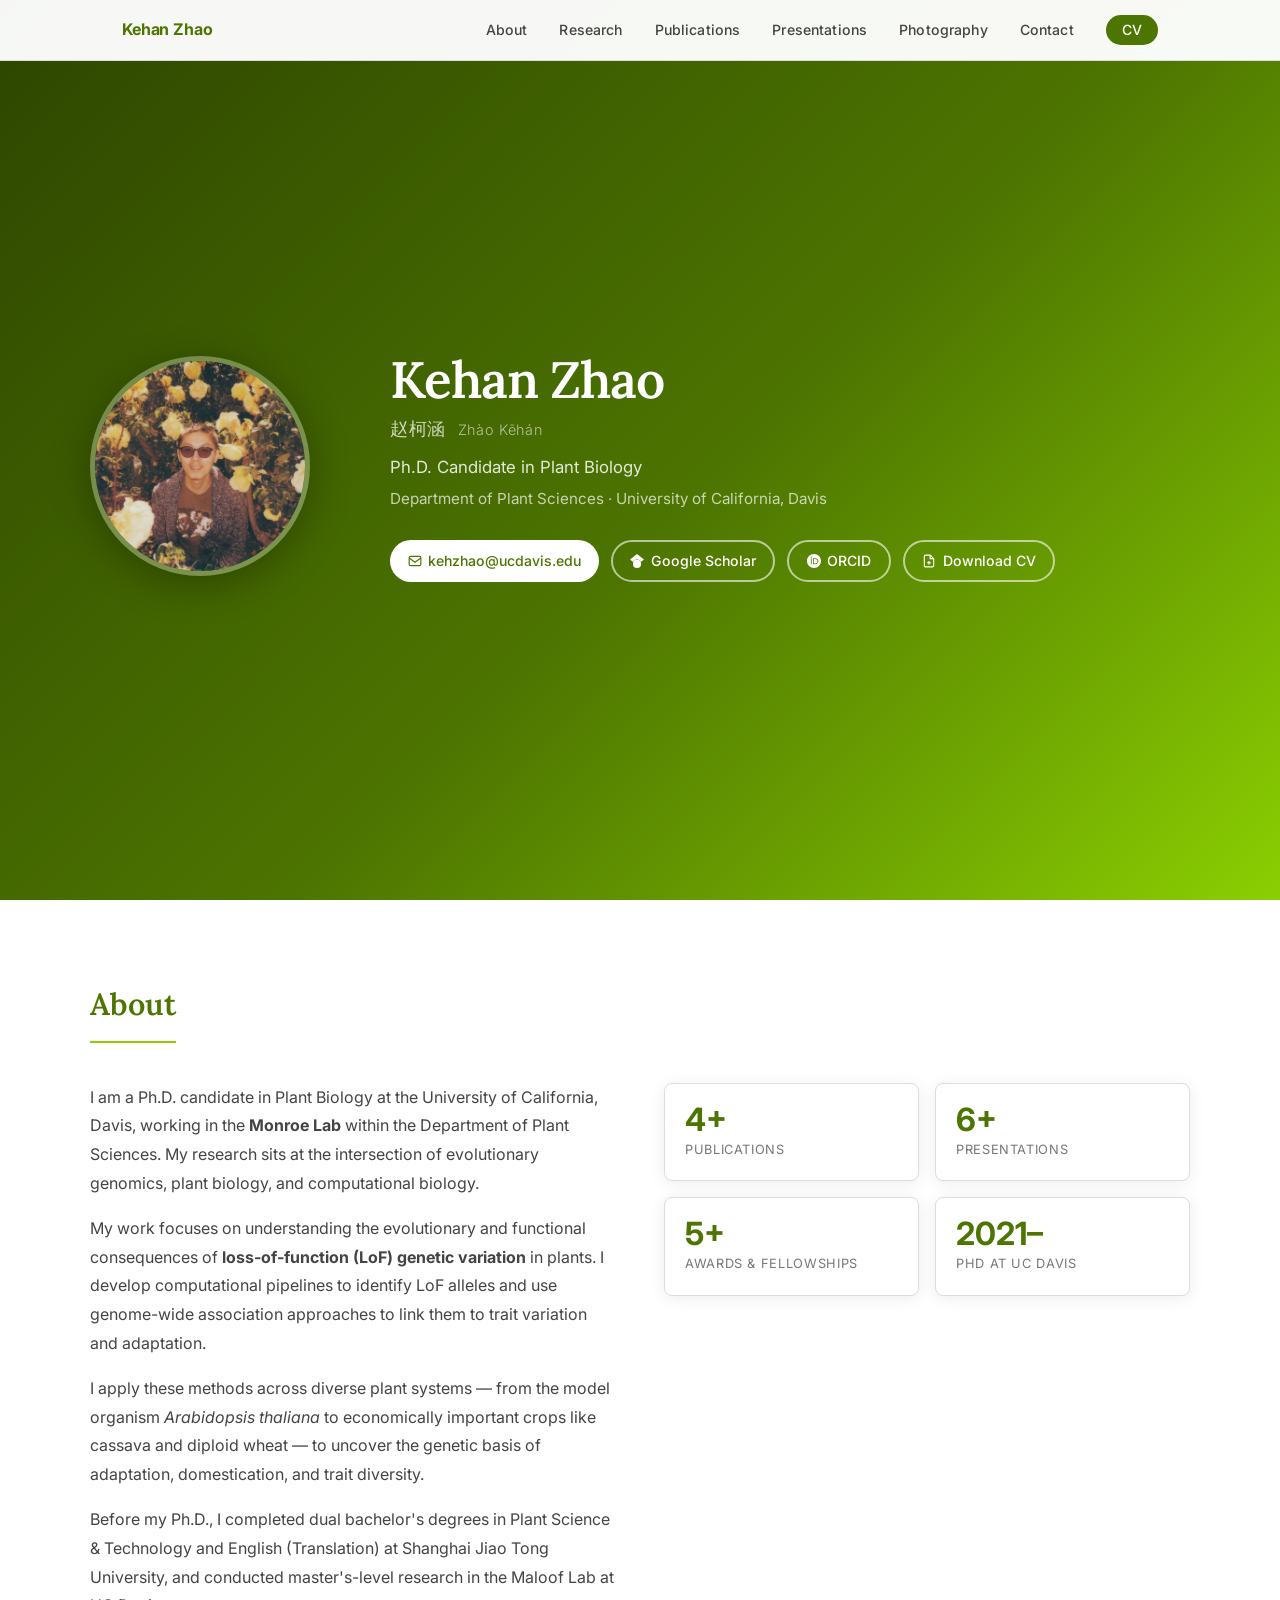
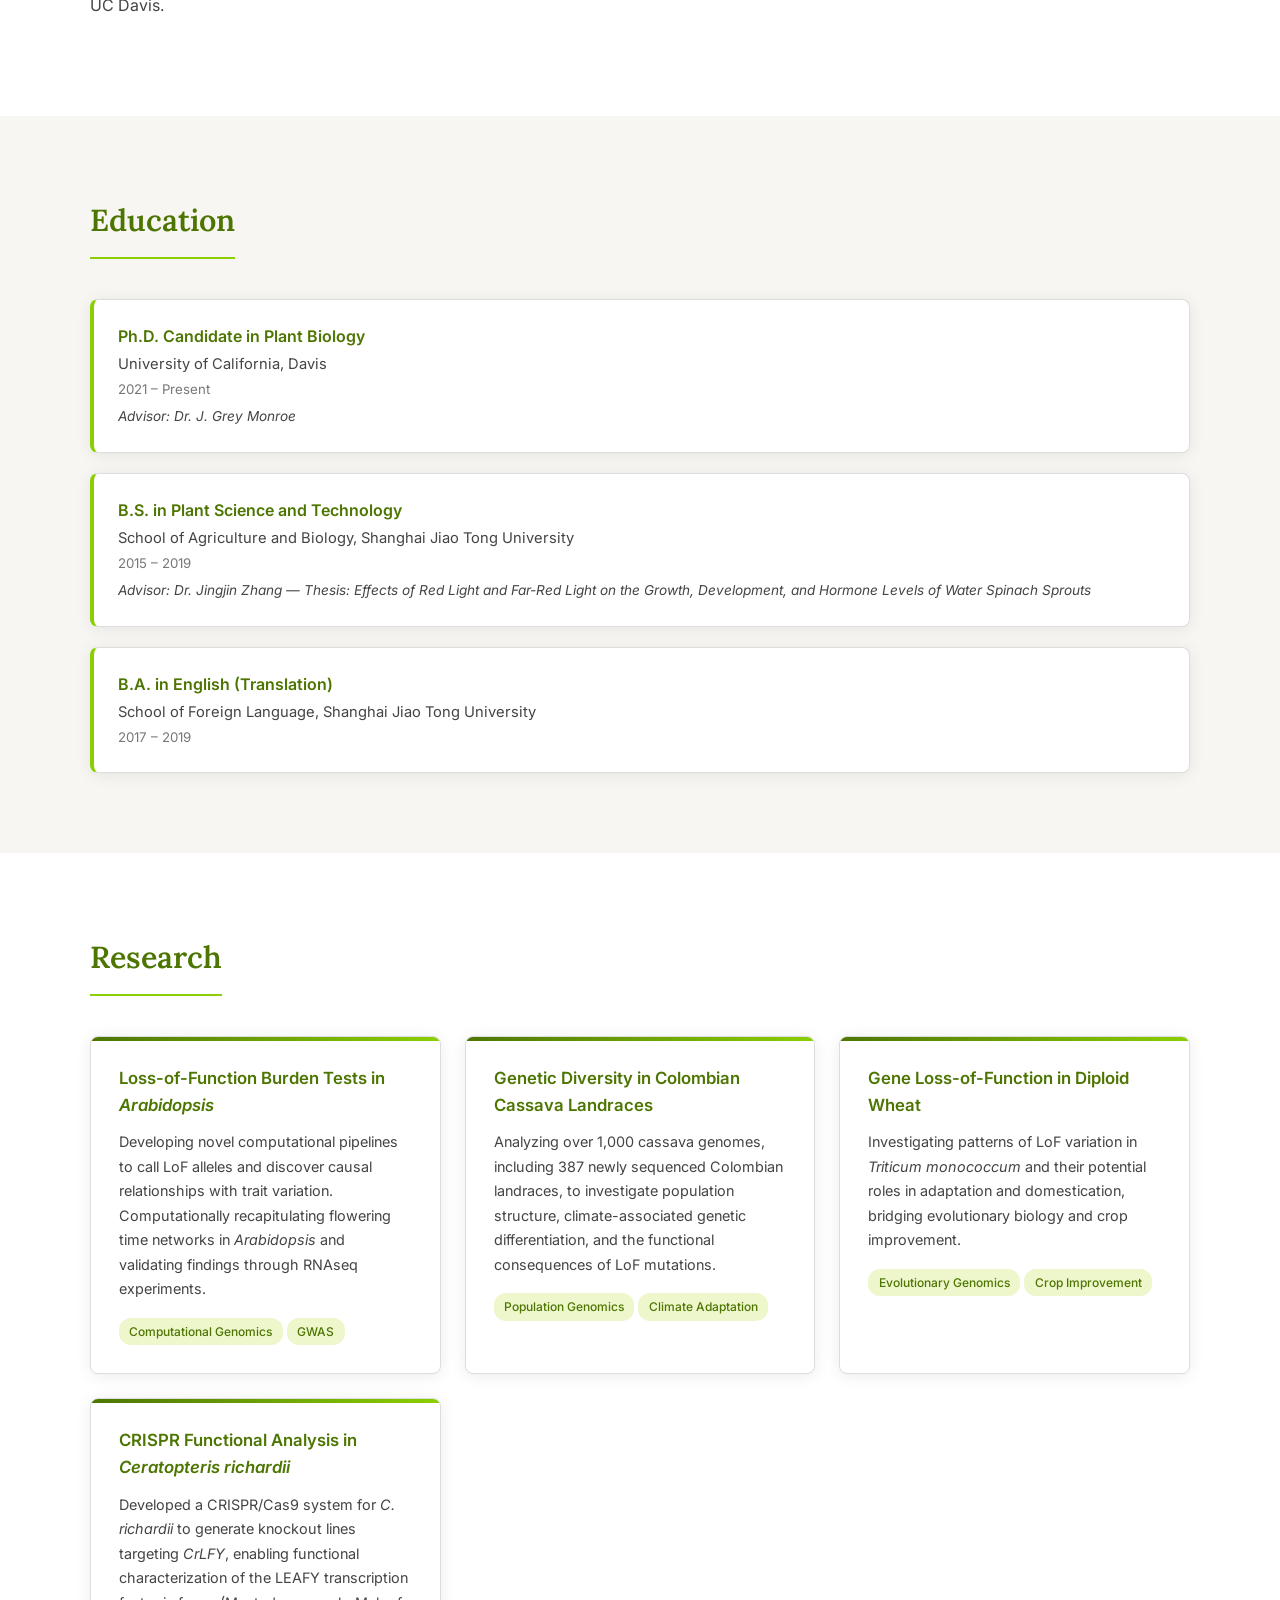
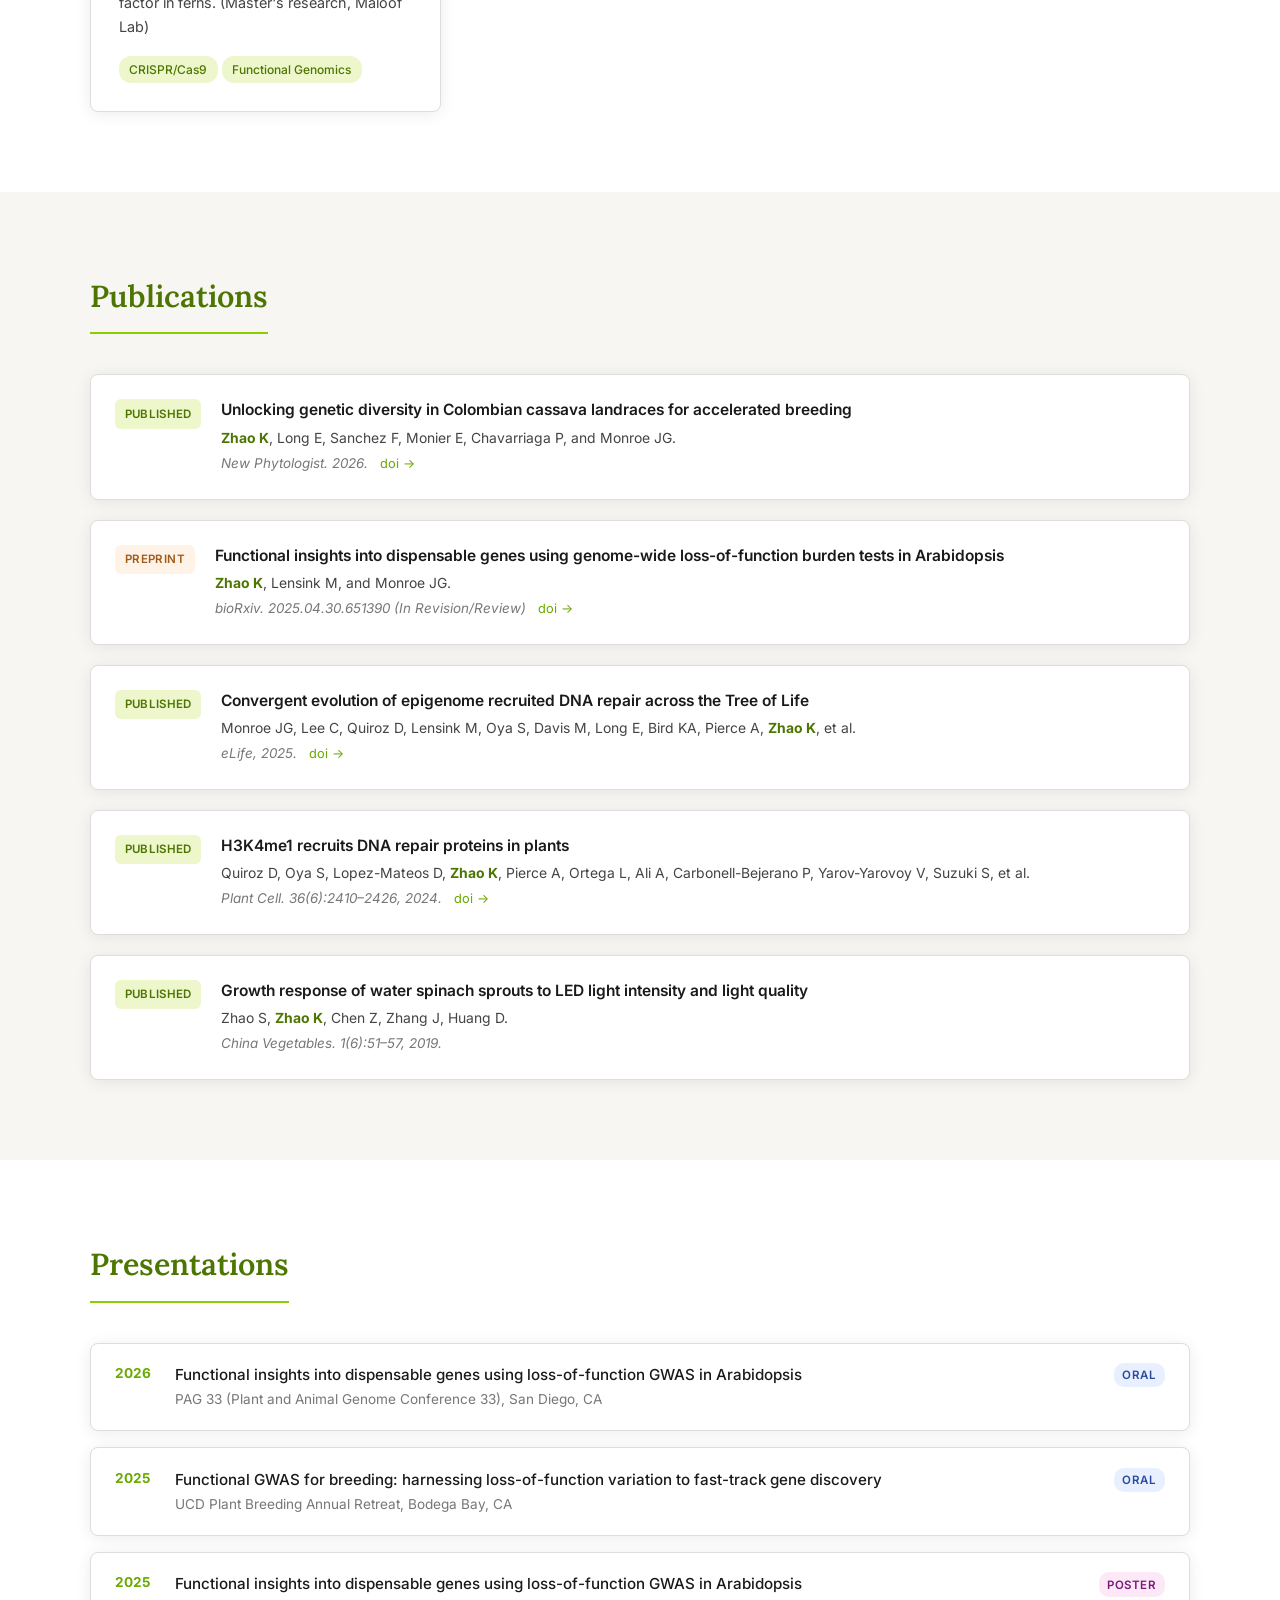
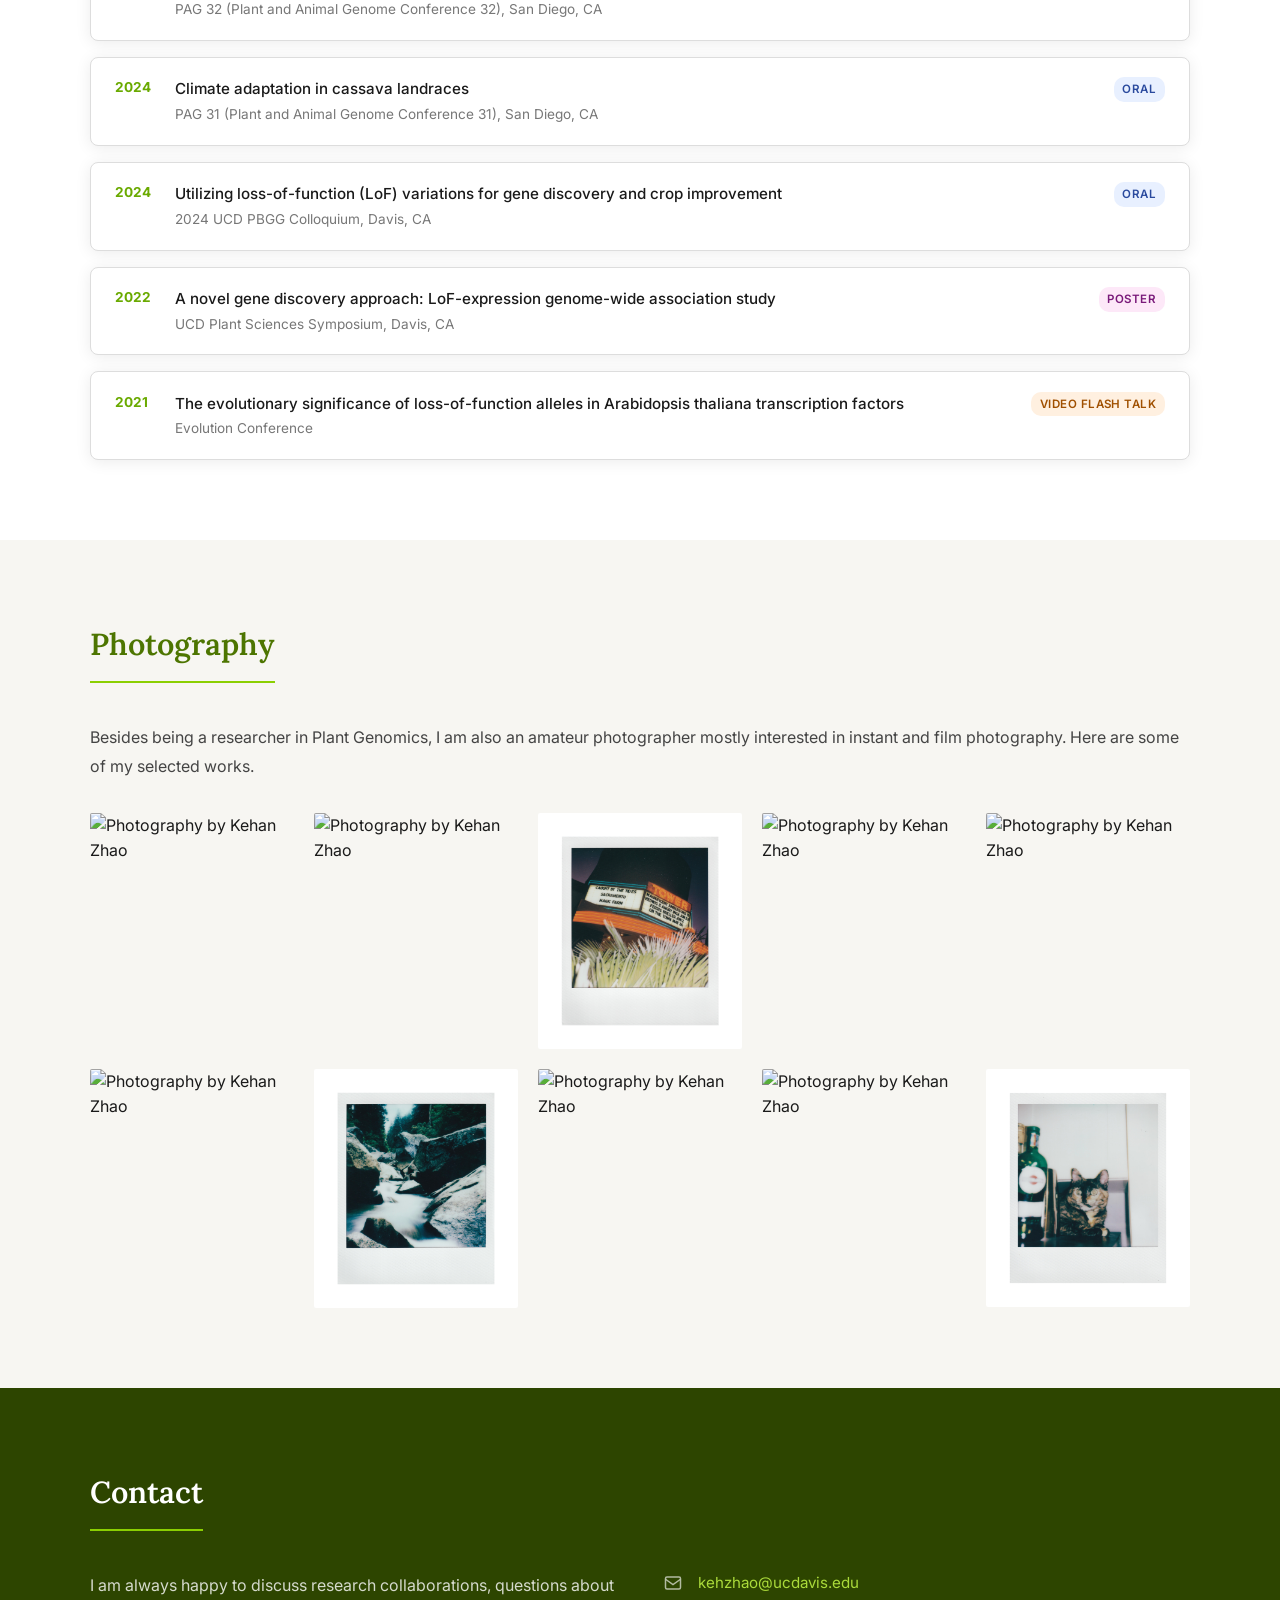
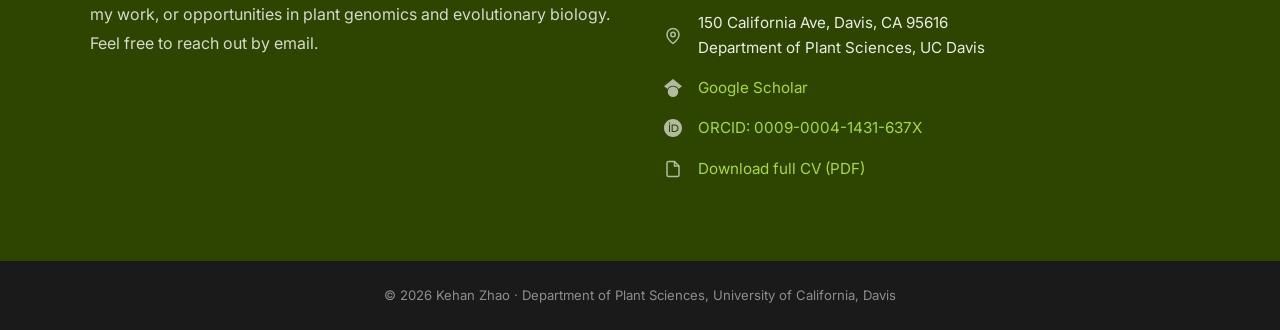
==== index.html @ d7a4885f "Remove advisor line from hero" ====
<!DOCTYPE html>
<html lang="en">
<head>
  <meta charset="UTF-8" />
  <meta name="viewport" content="width=device-width, initial-scale=1.0" />
  <title>Kehan Zhao | Plant Biology PhD Candidate</title>
  <link rel="preconnect" href="https://fonts.googleapis.com" />
  <link rel="preconnect" href="https://fonts.gstatic.com" crossorigin />
  <link href="https://fonts.googleapis.com/css2?family=Inter:wght@300;400;500;600;700&family=Lora:ital,wght@0,400;0,600;1,400&display=swap" rel="stylesheet" />
  <style>
    *, *::before, *::after { box-sizing: border-box; margin: 0; padding: 0; }

    :root {
      --brat:        #8bcf02;
      --brat-dark:   #4d7501;
      --brat-mid:    #6aaa01;
      --brat-light:  #aada3a;
      --brat-pale:   #eef7cc;
      --sand:        #f7f6f2;
      --text-dark:   #1a1a1a;
      --text-mid:    #444;
      --text-light:  #777;
      --border:      #ddd;
      --white:       #fff;
      --radius:      8px;
      --shadow:      0 2px 16px rgba(0,0,0,0.08);
    }

    html { scroll-behavior: smooth; }

    body {
      font-family: 'Inter', sans-serif;
      color: var(--text-dark);
      background: var(--white);
      line-height: 1.6;
      font-size: 16px;
    }

    /* ---- NAV ---- */
    nav {
      position: fixed; top: 0; left: 0; right: 0; z-index: 100;
      background: rgba(255,255,255,0.96);
      backdrop-filter: blur(8px);
      border-bottom: 1px solid var(--border);
    }
    .nav-inner {
      max-width: 1100px; margin: 0 auto;
      display: flex; align-items: center; justify-content: space-between;
      padding: 0 2rem; height: 60px;
    }
    .nav-brand {
      font-weight: 700; font-size: 1rem; color: var(--brat-dark);
      text-decoration: none; letter-spacing: -0.01em;
    }
    .nav-links { display: flex; gap: 2rem; list-style: none; }
    .nav-links a {
      font-size: 0.88rem; font-weight: 500; color: var(--text-mid);
      text-decoration: none; letter-spacing: 0.01em;
      transition: color 0.2s;
    }
    .nav-links a:hover { color: var(--brat-dark); }
    .nav-cta {
      background: var(--brat-dark); color: var(--white) !important;
      padding: 0.4rem 1rem; border-radius: 20px;
    }
    .nav-cta:hover { background: var(--brat-mid) !important; color: var(--white) !important; }

    /* ---- HERO ---- */
    #hero {
      min-height: 100vh;
      display: flex; align-items: center;
      background: linear-gradient(135deg, #2d4500 0%, #4d7501 55%, #8bcf02 100%);
      padding: 6rem 2rem 4rem;
    }
    .hero-inner {
      max-width: 1100px; margin: 0 auto; width: 100%;
      display: flex; align-items: center; gap: 5rem;
    }
    .hero-photo {
      flex-shrink: 0;
      width: 220px; height: 220px; border-radius: 50%;
      border: 5px solid rgba(255,255,255,0.3);
      object-fit: cover;
      box-shadow: 0 8px 40px rgba(0,0,0,0.3);
    }
    .hero-text h1 {
      font-family: 'Lora', serif;
      font-size: clamp(2.2rem, 4vw, 3.2rem);
      font-weight: 600; color: var(--white);
      line-height: 1.15; letter-spacing: -0.02em;
    }
    .hero-text .subtitle {
      margin-top: 0.75rem;
      font-size: 1.05rem; font-weight: 400;
      color: rgba(255,255,255,0.85); line-height: 1.5;
    }
    .hero-text .institution {
      margin-top: 0.4rem;
      font-size: 0.95rem; color: rgba(255,255,255,0.7);
    }
    .hero-links {
      margin-top: 1.8rem;
      display: flex; flex-wrap: wrap; gap: 0.75rem;
    }
    .hero-links a {
      display: inline-flex; align-items: center; gap: 0.4rem;
      padding: 0.5rem 1.1rem; border-radius: 24px;
      font-size: 0.88rem; font-weight: 500; text-decoration: none;
      transition: all 0.2s;
    }
    .btn-white {
      background: var(--white); color: var(--brat-dark);
    }
    .btn-white:hover { background: var(--brat-pale); transform: translateY(-1px); }
    .btn-outline {
      border: 2px solid rgba(255,255,255,0.6); color: var(--white);
    }
    .btn-outline:hover { background: rgba(255,255,255,0.15); transform: translateY(-1px); }

    /* ---- SECTION SHARED ---- */
    section { padding: 5rem 2rem; }
    section:nth-child(even) { background: var(--sand); }
    .section-inner { max-width: 1100px; margin: 0 auto; }
    .section-title {
      font-family: 'Lora', serif;
      font-size: 1.9rem; font-weight: 600;
      color: var(--brat-dark); margin-bottom: 2.5rem;
      padding-bottom: 0.75rem;
      border-bottom: 2px solid var(--brat);
      display: inline-block;
    }

    /* ---- ABOUT ---- */
    .about-grid {
      display: grid; grid-template-columns: 1fr 1fr; gap: 3rem;
    }
    .about-text p { color: var(--text-mid); margin-bottom: 1rem; line-height: 1.8; }
    .about-stats {
      display: grid; grid-template-columns: 1fr 1fr; gap: 1rem; align-content: start;
    }
    .stat-card {
      background: var(--white); border-radius: var(--radius);
      border: 1px solid var(--border); padding: 1.25rem;
      box-shadow: var(--shadow);
    }
    .stat-card .stat-num {
      font-size: 2rem; font-weight: 700; color: var(--brat-dark);
      line-height: 1;
    }
    .stat-card .stat-label {
      font-size: 0.8rem; color: var(--text-light); margin-top: 0.25rem;
      text-transform: uppercase; letter-spacing: 0.05em;
    }

    /* ---- RESEARCH ---- */
    .research-grid {
      display: grid; grid-template-columns: repeat(auto-fit, minmax(300px, 1fr)); gap: 1.5rem;
    }
    .research-card {
      background: var(--white); border-radius: var(--radius);
      border: 1px solid var(--border); padding: 1.75rem;
      box-shadow: var(--shadow); position: relative; overflow: hidden;
    }
    .research-card::before {
      content: ''; position: absolute; top: 0; left: 0; right: 0; height: 4px;
      background: linear-gradient(90deg, var(--brat-dark), var(--brat));
    }
    .research-card h3 {
      font-size: 1.05rem; font-weight: 600; color: var(--brat-dark); margin-bottom: 0.75rem;
    }
    .research-card p { font-size: 0.9rem; color: var(--text-mid); line-height: 1.7; }
    .research-tag {
      display: inline-block; margin-top: 1rem;
      background: var(--brat-pale); color: var(--brat-dark);
      font-size: 0.75rem; font-weight: 500; padding: 0.25rem 0.65rem;
      border-radius: 12px;
    }

    /* ---- PUBLICATIONS ---- */
    .pub-list { display: flex; flex-direction: column; gap: 1.25rem; }
    .pub-item {
      background: var(--white); border-radius: var(--radius);
      border: 1px solid var(--border); padding: 1.5rem;
      box-shadow: var(--shadow);
      display: flex; gap: 1.25rem; align-items: flex-start;
    }
    .pub-badge {
      flex-shrink: 0; min-width: 80px; text-align: center;
      padding: 0.35rem 0.6rem; border-radius: 6px;
      font-size: 0.72rem; font-weight: 600; letter-spacing: 0.03em;
      text-transform: uppercase;
    }
    .badge-published { background: var(--brat-pale); color: var(--brat-dark); }
    .badge-preprint { background: #fff3e8; color: #a05a1a; }
    .pub-content .pub-title {
      font-weight: 600; font-size: 0.97rem; color: var(--text-dark);
      line-height: 1.4; margin-bottom: 0.35rem;
    }
    .pub-content .pub-title a { color: inherit; text-decoration: none; }
    .pub-content .pub-title a:hover { color: var(--brat-dark); text-decoration: underline; }
    .pub-content .pub-authors {
      font-size: 0.87rem; color: var(--text-mid); margin-bottom: 0.25rem;
    }
    .pub-content .pub-authors strong { color: var(--brat-dark); }
    .pub-content .pub-journal {
      font-size: 0.84rem; color: var(--text-light); font-style: italic;
    }
    .pub-content .pub-journal a {
      color: var(--brat-mid); text-decoration: none; font-style: normal;
      font-size: 0.8rem; margin-left: 0.5rem;
    }
    .pub-content .pub-journal a:hover { text-decoration: underline; }

    /* ---- PRESENTATIONS ---- */
    .pres-list { display: flex; flex-direction: column; gap: 1rem; }
    .pres-item {
      display: flex; gap: 1.25rem; padding: 1.2rem 1.5rem;
      background: var(--white); border-radius: var(--radius);
      border: 1px solid var(--border); box-shadow: var(--shadow);
      align-items: flex-start;
    }
    .pres-year {
      flex-shrink: 0; font-size: 0.85rem; font-weight: 700;
      color: var(--brat-mid); min-width: 40px;
    }
    .pres-body .pres-title { font-weight: 500; font-size: 0.95rem; color: var(--text-dark); }
    .pres-body .pres-venue { font-size: 0.85rem; color: var(--text-light); margin-top: 0.15rem; }
    .pres-type {
      flex-shrink: 0; margin-left: auto;
      font-size: 0.72rem; font-weight: 600; text-transform: uppercase;
      padding: 0.2rem 0.55rem; border-radius: 10px; letter-spacing: 0.04em;
    }
    .type-oral { background: #e8f0ff; color: #2a4a9e; }
    .type-poster { background: #fde8f8; color: #7a1a7a; }
    .type-video { background: #fff0e0; color: #a05000; }

    /* ---- EDUCATION ---- */
    .edu-list { display: flex; flex-direction: column; gap: 1.25rem; }
    .edu-item {
      padding: 1.5rem;
      background: var(--white); border-radius: var(--radius);
      border: 1px solid var(--border); box-shadow: var(--shadow);
      border-left: 4px solid var(--brat);
    }
    .edu-degree { font-weight: 600; font-size: 1rem; color: var(--brat-dark); }
    .edu-institution { font-size: 0.92rem; color: var(--text-mid); margin-top: 0.2rem; }
    .edu-dates { font-size: 0.83rem; color: var(--text-light); margin-top: 0.15rem; }
    .edu-advisor { font-size: 0.85rem; color: var(--text-mid); margin-top: 0.4rem; font-style: italic; }

    /* ---- PHOTOGRAPHY ---- */
    .photo-grid {
      display: grid;
      grid-template-columns: repeat(5, 1fr);
      gap: 1.25rem;
    }
    .photo-item {
      cursor: pointer;
      transition: transform 0.25s ease;
    }
    .photo-item:hover { transform: translateY(-3px) scale(1.01); }
    .photo-item img { width: 100%; display: block; border-radius: 2px; }

    /* ---- LIGHTBOX ---- */
    .lightbox {
      display: none; position: fixed; inset: 0; z-index: 200;
      background: rgba(0,0,0,0.92);
      align-items: center; justify-content: center;
      padding: 1.5rem;
    }
    .lightbox.open { display: flex; }
    .lightbox-content {
      position: relative; max-width: 90vw; max-height: 92vh;
      display: flex; align-items: center; justify-content: center;
    }
    .lightbox-content img {
      max-width: 100%; max-height: 88vh;
      object-fit: contain; border-radius: 2px;
      box-shadow: 0 20px 80px rgba(0,0,0,0.6);
    }
    .lightbox-close {
      position: fixed; top: 1.25rem; right: 1.5rem;
      background: none; border: none; cursor: pointer;
      color: rgba(255,255,255,0.8); font-size: 2rem; line-height: 1;
      transition: color 0.2s; z-index: 201;
    }
    .lightbox-close:hover { color: var(--white); }
    .lightbox-prev, .lightbox-next {
      position: fixed; top: 50%; transform: translateY(-50%);
      background: rgba(255,255,255,0.1);
      border: 1px solid rgba(255,255,255,0.2);
      color: var(--white); width: 48px; height: 48px; border-radius: 50%;
      cursor: pointer; font-size: 1.2rem;
      display: flex; align-items: center; justify-content: center;
      transition: background 0.2s; z-index: 201;
    }
    .lightbox-prev { left: 1.25rem; }
    .lightbox-next { right: 1.25rem; }
    .lightbox-prev:hover, .lightbox-next:hover { background: rgba(139,207,2,0.35); }
    .lightbox-counter {
      position: fixed; bottom: 1.5rem; left: 50%; transform: translateX(-50%);
      color: rgba(255,255,255,0.55); font-size: 0.82rem; letter-spacing: 0.04em;
    }

    /* ---- CONTACT ---- */
    #contact { background: #2d4500; }
    #contact .section-title { color: var(--white); border-color: var(--brat); }
    .contact-grid {
      display: grid; grid-template-columns: 1fr 1fr; gap: 3rem; align-items: start;
    }
    .contact-blurb { color: rgba(255,255,255,0.8); line-height: 1.8; }
    .contact-info { display: flex; flex-direction: column; gap: 1rem; }
    .contact-row {
      display: flex; align-items: center; gap: 1rem;
      color: rgba(255,255,255,0.9); font-size: 0.95rem;
    }
    .contact-row svg { flex-shrink: 0; opacity: 0.7; }
    .contact-row a { color: var(--brat-light); text-decoration: none; }
    .contact-row a:hover { text-decoration: underline; }

    /* ---- FOOTER ---- */
    footer {
      background: #1a1a1a; color: rgba(255,255,255,0.5);
      text-align: center; padding: 1.5rem 2rem;
      font-size: 0.82rem;
    }

    /* ---- RESPONSIVE ---- */
    @media (max-width: 768px) {
      .hero-inner { flex-direction: column; gap: 2rem; text-align: center; }
      .hero-links { justify-content: center; }
      .about-grid { grid-template-columns: 1fr; }
      .contact-grid { grid-template-columns: 1fr; }
      .nav-links { display: none; }
      .pub-item { flex-direction: column; }
      .pres-item { flex-wrap: wrap; }
      .pres-type { margin-left: 0; }
      .photo-grid { grid-template-columns: repeat(2, 1fr); }
    }
  </style>
</head>
<body>

  <!-- NAV -->
  <nav>
    <div class="nav-inner">
      <a class="nav-brand" href="#hero">Kehan Zhao</a>
      <ul class="nav-links">
        <li><a href="#about">About</a></li>
        <li><a href="#research">Research</a></li>
        <li><a href="#publications">Publications</a></li>
        <li><a href="#presentations">Presentations</a></li>
        <li><a href="#photography">Photography</a></li>
        <li><a href="#contact">Contact</a></li>
        <li><a href="Kehan Zhao CV 2026.pdf" target="_blank" class="nav-cta">CV</a></li>
      </ul>
    </div>
  </nav>

  <!-- HERO -->
  <section id="hero">
    <div class="hero-inner">
      <img src="Profile.jpg" alt="Kehan Zhao" class="hero-photo" />
      <div class="hero-text">
        <h1>Kehan Zhao</h1>
        <p style="margin-top:0.4rem;font-size:1.1rem;color:rgba(255,255,255,0.75);letter-spacing:0.04em;">赵柯涵 &nbsp;<span style="font-size:0.9rem;font-weight:300;opacity:0.8;">Zhào Kēhán</span></p>
        <p class="subtitle">Ph.D. Candidate in Plant Biology</p>
        <p class="institution">Department of Plant Sciences &middot; University of California, Davis</p>
        <div class="hero-links">
          <a href="mailto:kehzhao@ucdavis.edu" class="btn-white">
            <svg width="14" height="14" fill="none" stroke="currentColor" stroke-width="2" viewBox="0 0 24 24"><rect x="2" y="4" width="20" height="16" rx="2"/><path d="m2 7 10 7 10-7"/></svg>
            kehzhao@ucdavis.edu
          </a>
          <!-- TODO: Replace https://scholar.google.com/citations?user=WWNequwAAAAJ&hl=en&oi=ao with your actual Google Scholar profile URL -->
          <a href="https://scholar.google.com/citations?user=WWNequwAAAAJ&hl=en&oi=ao" target="_blank" class="btn-outline">
            <svg width="14" height="14" fill="currentColor" viewBox="0 0 24 24"><path d="M12 24a7 7 0 1 1 0-14 7 7 0 0 1 0 14zm0-24L0 9.5l4.838 3.94A8 8 0 0 1 12 9a8 8 0 0 1 7.162 4.44L24 9.5z"/></svg>
            Google Scholar
          </a>
          <a href="https://orcid.org/0009-0004-1431-637X" target="_blank" class="btn-outline">
            <svg width="14" height="14" fill="currentColor" viewBox="0 0 24 24"><path d="M12 0C5.372 0 0 5.372 0 12s5.372 12 12 12 12-5.372 12-12S18.628 0 12 0zM7.369 4.378c.525 0 .947.431.947.947s-.422.947-.947.947-.947-.431-.947-.947.422-.947.947-.947zm-.722 3.038h1.444v10.041H6.647V7.416zm3.562 0h3.9c3.712 0 5.344 2.653 5.344 5.025 0 2.578-2.016 5.016-5.325 5.016h-3.919V7.416zm1.444 1.303v7.434h2.297c2.359 0 3.9-1.516 3.9-3.722 0-2.016-1.328-3.712-3.853-3.712h-2.344z"/></svg>
            ORCID
          </a>
          <a href="Kehan Zhao CV 2026.pdf" target="_blank" class="btn-outline">
            <svg width="14" height="14" fill="none" stroke="currentColor" stroke-width="2" viewBox="0 0 24 24"><path d="M14 2H6a2 2 0 0 0-2 2v16a2 2 0 0 0 2 2h12a2 2 0 0 0 2-2V8z"/><polyline points="14 2 14 8 20 8"/><line x1="12" y1="18" x2="12" y2="12"/><line x1="9" y1="15" x2="15" y2="15"/></svg>
            Download CV
          </a>
        </div>
      </div>
    </div>
  </section>

  <!-- ABOUT -->
  <section id="about">
    <div class="section-inner">
      <h2 class="section-title">About</h2>
      <div class="about-grid">
        <div class="about-text">
          <p>I am a Ph.D. candidate in Plant Biology at the University of California, Davis, working in the <strong>Monroe Lab</strong> within the Department of Plant Sciences. My research sits at the intersection of evolutionary genomics, plant biology, and computational biology.</p>
          <p>My work focuses on understanding the evolutionary and functional consequences of <strong>loss-of-function (LoF) genetic variation</strong> in plants. I develop computational pipelines to identify LoF alleles and use genome-wide association approaches to link them to trait variation and adaptation.</p>
          <p>I apply these methods across diverse plant systems &mdash; from the model organism <em>Arabidopsis thaliana</em> to economically important crops like cassava and diploid wheat &mdash; to uncover the genetic basis of adaptation, domestication, and trait diversity.</p>
          <p>Before my Ph.D., I completed dual bachelor's degrees in Plant Science &amp; Technology and English (Translation) at Shanghai Jiao Tong University, and conducted master's-level research in the Maloof Lab at UC Davis.</p>
        </div>
        <div class="about-stats">
          <div class="stat-card">
            <div class="stat-num">4+</div>
            <div class="stat-label">Publications</div>
          </div>
          <div class="stat-card">
            <div class="stat-num">6+</div>
            <div class="stat-label">Presentations</div>
          </div>
          <div class="stat-card">
            <div class="stat-num">5+</div>
            <div class="stat-label">Awards &amp; Fellowships</div>
          </div>
          <div class="stat-card">
            <div class="stat-num">2021&ndash;</div>
            <div class="stat-label">PhD at UC Davis</div>
          </div>
        </div>
      </div>
    </div>
  </section>

  <!-- EDUCATION -->
  <section id="education">
    <div class="section-inner">
      <h2 class="section-title">Education</h2>
      <div class="edu-list">
        <div class="edu-item">
          <div class="edu-degree">Ph.D. Candidate in Plant Biology</div>
          <div class="edu-institution">University of California, Davis</div>
          <div class="edu-dates">2021 &ndash; Present</div>
          <div class="edu-advisor">Advisor: Dr. J. Grey Monroe</div>
        </div>
        <div class="edu-item">
          <div class="edu-degree">B.S. in Plant Science and Technology</div>
          <div class="edu-institution">School of Agriculture and Biology, Shanghai Jiao Tong University</div>
          <div class="edu-dates">2015 &ndash; 2019</div>
          <div class="edu-advisor">Advisor: Dr. Jingjin Zhang &mdash; <em>Thesis: Effects of Red Light and Far-Red Light on the Growth, Development, and Hormone Levels of Water Spinach Sprouts</em></div>
        </div>
        <div class="edu-item">
          <div class="edu-degree">B.A. in English (Translation)</div>
          <div class="edu-institution">School of Foreign Language, Shanghai Jiao Tong University</div>
          <div class="edu-dates">2017 &ndash; 2019</div>
        </div>
      </div>
    </div>
  </section>

  <!-- RESEARCH -->
  <section id="research">
    <div class="section-inner">
      <h2 class="section-title">Research</h2>
      <div class="research-grid">
        <div class="research-card">
          <h3>Loss-of-Function Burden Tests in <em>Arabidopsis</em></h3>
          <p>Developing novel computational pipelines to call LoF alleles and discover causal relationships with trait variation. Computationally recapitulating flowering time networks in <em>Arabidopsis</em> and validating findings through RNAseq experiments.</p>
          <span class="research-tag">Computational Genomics</span>
          <span class="research-tag">GWAS</span>
        </div>
        <div class="research-card">
          <h3>Genetic Diversity in Colombian Cassava Landraces</h3>
          <p>Analyzing over 1,000 cassava genomes, including 387 newly sequenced Colombian landraces, to investigate population structure, climate-associated genetic differentiation, and the functional consequences of LoF mutations.</p>
          <span class="research-tag">Population Genomics</span>
          <span class="research-tag">Climate Adaptation</span>
        </div>
        <div class="research-card">
          <h3>Gene Loss-of-Function in Diploid Wheat</h3>
          <p>Investigating patterns of LoF variation in <em>Triticum monococcum</em> and their potential roles in adaptation and domestication, bridging evolutionary biology and crop improvement.</p>
          <span class="research-tag">Evolutionary Genomics</span>
          <span class="research-tag">Crop Improvement</span>
        </div>
        <div class="research-card">
          <h3>CRISPR Functional Analysis in <em>Ceratopteris richardii</em></h3>
          <p>Developed a CRISPR/Cas9 system for <em>C. richardii</em> to generate knockout lines targeting <em>CrLFY</em>, enabling functional characterization of the LEAFY transcription factor in ferns. (Master's research, Maloof Lab)</p>
          <span class="research-tag">CRISPR/Cas9</span>
          <span class="research-tag">Functional Genomics</span>
        </div>
      </div>
    </div>
  </section>

  <!-- PUBLICATIONS -->
  <section id="publications">
    <div class="section-inner">
      <h2 class="section-title">Publications</h2>
      <div class="pub-list">

        <div class="pub-item">
          <span class="pub-badge badge-published">Published</span>
          <div class="pub-content">
            <div class="pub-title">
              <a href="https://doi.org/10.1111/nph.70918" target="_blank">Unlocking genetic diversity in Colombian cassava landraces for accelerated breeding</a>
            </div>
            <div class="pub-authors"><strong>Zhao K</strong>, Long E, Sanchez F, Monier E, Chavarriaga P, and Monroe JG.</div>
            <div class="pub-journal"><em>New Phytologist.</em> 2026. <a href="https://doi.org/10.1111/nph.70918" target="_blank">doi &rarr;</a></div>
          </div>
        </div>

        <div class="pub-item">
          <span class="pub-badge badge-preprint">Preprint</span>
          <div class="pub-content">
            <div class="pub-title">
              <a href="https://doi.org/10.1101/2025.04.30.651390" target="_blank">Functional insights into dispensable genes using genome-wide loss-of-function burden tests in Arabidopsis</a>
            </div>
            <div class="pub-authors"><strong>Zhao K</strong>, Lensink M, and Monroe JG.</div>
            <div class="pub-journal">bioRxiv. 2025.04.30.651390 (In Revision/Review) <a href="https://doi.org/10.1101/2025.04.30.651390" target="_blank">doi &rarr;</a></div>
          </div>
        </div>

        <div class="pub-item">
          <span class="pub-badge badge-published">Published</span>
          <div class="pub-content">
            <div class="pub-title">
              <a href="https://doi.org/10.7554/elife.105016.1" target="_blank">Convergent evolution of epigenome recruited DNA repair across the Tree of Life</a>
            </div>
            <div class="pub-authors">Monroe JG, Lee C, Quiroz D, Lensink M, Oya S, Davis M, Long E, Bird KA, Pierce A, <strong>Zhao K</strong>, et al.</div>
            <div class="pub-journal">eLife, 2025. <a href="https://doi.org/10.7554/elife.105016.1" target="_blank">doi &rarr;</a></div>
          </div>
        </div>

        <div class="pub-item">
          <span class="pub-badge badge-published">Published</span>
          <div class="pub-content">
            <div class="pub-title">
              <a href="https://doi.org/10.1093/plcell/koae089" target="_blank">H3K4me1 recruits DNA repair proteins in plants</a>
            </div>
            <div class="pub-authors">Quiroz D, Oya S, Lopez-Mateos D, <strong>Zhao K</strong>, Pierce A, Ortega L, Ali A, Carbonell-Bejerano P, Yarov-Yarovoy V, Suzuki S, et al.</div>
            <div class="pub-journal"><em>Plant Cell.</em> 36(6):2410&ndash;2426, 2024. <a href="https://doi.org/10.1093/plcell/koae089" target="_blank">doi &rarr;</a></div>
          </div>
        </div>

        <div class="pub-item">
          <span class="pub-badge badge-published">Published</span>
          <div class="pub-content">
            <div class="pub-title">Growth response of water spinach sprouts to LED light intensity and light quality</div>
            <div class="pub-authors">Zhao S, <strong>Zhao K</strong>, Chen Z, Zhang J, Huang D.</div>
            <div class="pub-journal"><em>China Vegetables.</em> 1(6):51&ndash;57, 2019.</div>
          </div>
        </div>

      </div>
    </div>
  </section>

  <!-- PRESENTATIONS -->
  <section id="presentations">
    <div class="section-inner">
      <h2 class="section-title">Presentations</h2>
      <div class="pres-list">

        <div class="pres-item">
          <div class="pres-year">2026</div>
          <div class="pres-body">
            <div class="pres-title">Functional insights into dispensable genes using loss-of-function GWAS in Arabidopsis</div>
            <div class="pres-venue">PAG 33 (Plant and Animal Genome Conference 33), San Diego, CA</div>
          </div>
          <span class="pres-type type-oral">Oral</span>
        </div>

        <div class="pres-item">
          <div class="pres-year">2025</div>
          <div class="pres-body">
            <div class="pres-title">Functional GWAS for breeding: harnessing loss-of-function variation to fast-track gene discovery</div>
            <div class="pres-venue">UCD Plant Breeding Annual Retreat, Bodega Bay, CA</div>
          </div>
          <span class="pres-type type-oral">Oral</span>
        </div>

        <div class="pres-item">
          <div class="pres-year">2025</div>
          <div class="pres-body">
            <div class="pres-title">Functional insights into dispensable genes using loss-of-function GWAS in Arabidopsis</div>
            <div class="pres-venue">PAG 32 (Plant and Animal Genome Conference 32), San Diego, CA</div>
          </div>
          <span class="pres-type type-poster">Poster</span>
        </div>

        <div class="pres-item">
          <div class="pres-year">2024</div>
          <div class="pres-body">
            <div class="pres-title">Climate adaptation in cassava landraces</div>
            <div class="pres-venue">PAG 31 (Plant and Animal Genome Conference 31), San Diego, CA</div>
          </div>
          <span class="pres-type type-oral">Oral</span>
        </div>

        <div class="pres-item">
          <div class="pres-year">2024</div>
          <div class="pres-body">
            <div class="pres-title">Utilizing loss-of-function (LoF) variations for gene discovery and crop improvement</div>
            <div class="pres-venue">2024 UCD PBGG Colloquium, Davis, CA</div>
          </div>
          <span class="pres-type type-oral">Oral</span>
        </div>

        <div class="pres-item">
          <div class="pres-year">2022</div>
          <div class="pres-body">
            <div class="pres-title">A novel gene discovery approach: LoF-expression genome-wide association study</div>
            <div class="pres-venue">UCD Plant Sciences Symposium, Davis, CA</div>
          </div>
          <span class="pres-type type-poster">Poster</span>
        </div>

        <div class="pres-item">
          <div class="pres-year">2021</div>
          <div class="pres-body">
            <div class="pres-title">The evolutionary significance of loss-of-function alleles in Arabidopsis thaliana transcription factors</div>
            <div class="pres-venue">Evolution Conference</div>
          </div>
          <span class="pres-type type-video">Video Flash Talk</span>
        </div>

      </div>
    </div>
  </section>

  <!-- PHOTOGRAPHY -->
  <section id="photography">
    <div class="section-inner">
      <h2 class="section-title">Photography</h2>
      <p style="color:var(--text-mid);margin-bottom:2rem;line-height:1.8;">Besides being a researcher in Plant Genomics, I am also an amateur photographer mostly interested in instant and film photography. Here are some of my selected works.</p>
      <div class="photo-grid">
        <div class="photo-item" onclick="openLightbox(0)"><img src="Selected%20Photography/2025/IMG_0045.jpeg" alt="Photography by Kehan Zhao" loading="lazy" /></div>
        <div class="photo-item" onclick="openLightbox(1)"><img src="Selected%20Photography/2025/IMG_4795.jpeg" alt="Photography by Kehan Zhao" loading="lazy" /></div>
        <div class="photo-item" onclick="openLightbox(2)"><img src="Selected%20Photography/2025/IMG_5228.jpeg" alt="Photography by Kehan Zhao" loading="lazy" /></div>
        <div class="photo-item" onclick="openLightbox(3)"><img src="Selected%20Photography/2025/IMG_5942.jpeg" alt="Photography by Kehan Zhao" loading="lazy" /></div>
        <div class="photo-item" onclick="openLightbox(4)"><img src="Selected%20Photography/2025/IMG_6119.jpeg" alt="Photography by Kehan Zhao" loading="lazy" /></div>
        <div class="photo-item" onclick="openLightbox(5)"><img src="Selected%20Photography/2025/IMG_8462.jpeg" alt="Photography by Kehan Zhao" loading="lazy" /></div>
        <div class="photo-item" onclick="openLightbox(6)"><img src="Selected%20Photography/2025/IMG_8463.jpeg" alt="Photography by Kehan Zhao" loading="lazy" /></div>
        <div class="photo-item" onclick="openLightbox(7)"><img src="Selected%20Photography/2025/IMG_9035.jpeg" alt="Photography by Kehan Zhao" loading="lazy" /></div>
        <div class="photo-item" onclick="openLightbox(8)"><img src="Selected%20Photography/2025/IMG_9074.jpeg" alt="Photography by Kehan Zhao" loading="lazy" /></div>
        <div class="photo-item" onclick="openLightbox(9)"><img src="Selected%20Photography/2025/IMG_9328.jpeg" alt="Photography by Kehan Zhao" loading="lazy" /></div>
      </div>
    </div>
  </section>

  <!-- LIGHTBOX -->
  <div class="lightbox" id="lightbox" onclick="closeLightboxOnBackdrop(event)">
    <button class="lightbox-close" onclick="closeLightbox()" aria-label="Close">&times;</button>
    <button class="lightbox-prev" onclick="prevPhoto()" aria-label="Previous">&#8592;</button>
    <div class="lightbox-content">
      <img id="lightboxImg" src="" alt="Photography by Kehan Zhao" />
    </div>
    <button class="lightbox-next" onclick="nextPhoto()" aria-label="Next">&#8594;</button>
    <div class="lightbox-counter" id="lightboxCounter"></div>
  </div>

  <!-- CONTACT -->
  <section id="contact">
    <div class="section-inner">
      <h2 class="section-title">Contact</h2>
      <div class="contact-grid">
        <div class="contact-blurb">
          <p>I am always happy to discuss research collaborations, questions about my work, or opportunities in plant genomics and evolutionary biology. Feel free to reach out by email.</p>
        </div>
        <div class="contact-info">
          <div class="contact-row">
            <svg width="18" height="18" fill="none" stroke="currentColor" stroke-width="2" viewBox="0 0 24 24"><rect x="2" y="4" width="20" height="16" rx="2"/><path d="m2 7 10 7 10-7"/></svg>
            <a href="mailto:kehzhao@ucdavis.edu">kehzhao@ucdavis.edu</a>
          </div>
          <div class="contact-row">
            <svg width="18" height="18" fill="none" stroke="currentColor" stroke-width="2" viewBox="0 0 24 24"><path d="M20 10c0 6-8 12-8 12s-8-6-8-12a8 8 0 0 1 16 0z"/><circle cx="12" cy="10" r="3"/></svg>
            <span>150 California Ave, Davis, CA 95616<br>Department of Plant Sciences, UC Davis</span>
          </div>
          <!-- TODO: Replace https://scholar.google.com/citations?user=WWNequwAAAAJ&hl=en&oi=ao with your actual Google Scholar profile URL -->
          <div class="contact-row">
            <svg width="18" height="18" fill="currentColor" viewBox="0 0 24 24"><path d="M12 24a7 7 0 1 1 0-14 7 7 0 0 1 0 14zm0-24L0 9.5l4.838 3.94A8 8 0 0 1 12 9a8 8 0 0 1 7.162 4.44L24 9.5z"/></svg>
            <a href="https://scholar.google.com/citations?user=WWNequwAAAAJ&hl=en&oi=ao" target="_blank">Google Scholar</a>
          </div>
          <div class="contact-row">
            <svg width="18" height="18" fill="currentColor" viewBox="0 0 24 24"><path d="M12 0C5.372 0 0 5.372 0 12s5.372 12 12 12 12-5.372 12-12S18.628 0 12 0zM7.369 4.378c.525 0 .947.431.947.947s-.422.947-.947.947-.947-.431-.947-.947.422-.947.947-.947zm-.722 3.038h1.444v10.041H6.647V7.416zm3.562 0h3.9c3.712 0 5.344 2.653 5.344 5.025 0 2.578-2.016 5.016-5.325 5.016h-3.919V7.416zm1.444 1.303v7.434h2.297c2.359 0 3.9-1.516 3.9-3.722 0-2.016-1.328-3.712-3.853-3.712h-2.344z"/></svg>
            <a href="https://orcid.org/0009-0004-1431-637X" target="_blank">ORCID: 0009-0004-1431-637X</a>
          </div>
          <div class="contact-row">
            <svg width="18" height="18" fill="none" stroke="currentColor" stroke-width="2" viewBox="0 0 24 24"><path d="M14 2H6a2 2 0 0 0-2 2v16a2 2 0 0 0 2 2h12a2 2 0 0 0 2-2V8z"/><polyline points="14 2 14 8 20 8"/></svg>
            <a href="Kehan Zhao CV 2026.pdf" target="_blank">Download full CV (PDF)</a>
          </div>
        </div>
      </div>
    </div>
  </section>

  <footer>
    <p>&copy; 2026 Kehan Zhao &middot; Department of Plant Sciences, University of California, Davis</p>
  </footer>

  <script>
    const photos = [
      "Selected%20Photography/2025/IMG_0045.jpeg",
      "Selected%20Photography/2025/IMG_4795.jpeg",
      "Selected%20Photography/2025/IMG_5228.jpeg",
      "Selected%20Photography/2025/IMG_5942.jpeg",
      "Selected%20Photography/2025/IMG_6119.jpeg",
      "Selected%20Photography/2025/IMG_8462.jpeg",
      "Selected%20Photography/2025/IMG_8463.jpeg",
      "Selected%20Photography/2025/IMG_9035.jpeg",
      "Selected%20Photography/2025/IMG_9074.jpeg",
      "Selected%20Photography/2025/IMG_9328.jpeg"
    ];
    let current = 0;

    function openLightbox(index) {
      current = index;
      document.getElementById('lightboxImg').src = photos[current];
      document.getElementById('lightboxCounter').textContent = (current + 1) + ' / ' + photos.length;
      document.getElementById('lightbox').classList.add('open');
      document.body.style.overflow = 'hidden';
    }
    function closeLightbox() {
      document.getElementById('lightbox').classList.remove('open');
      document.body.style.overflow = '';
    }
    function closeLightboxOnBackdrop(e) {
      if (e.target === document.getElementById('lightbox')) closeLightbox();
    }
    function prevPhoto() {
      current = (current - 1 + photos.length) % photos.length;
      document.getElementById('lightboxImg').src = photos[current];
      document.getElementById('lightboxCounter').textContent = (current + 1) + ' / ' + photos.length;
    }
    function nextPhoto() {
      current = (current + 1) % photos.length;
      document.getElementById('lightboxImg').src = photos[current];
      document.getElementById('lightboxCounter').textContent = (current + 1) + ' / ' + photos.length;
    }
    document.addEventListener('keydown', function(e) {
      if (!document.getElementById('lightbox').classList.contains('open')) return;
      if (e.key === 'Escape') closeLightbox();
      if (e.key === 'ArrowLeft') prevPhoto();
      if (e.key === 'ArrowRight') nextPhoto();
    });
  </script>

</body>
</html>
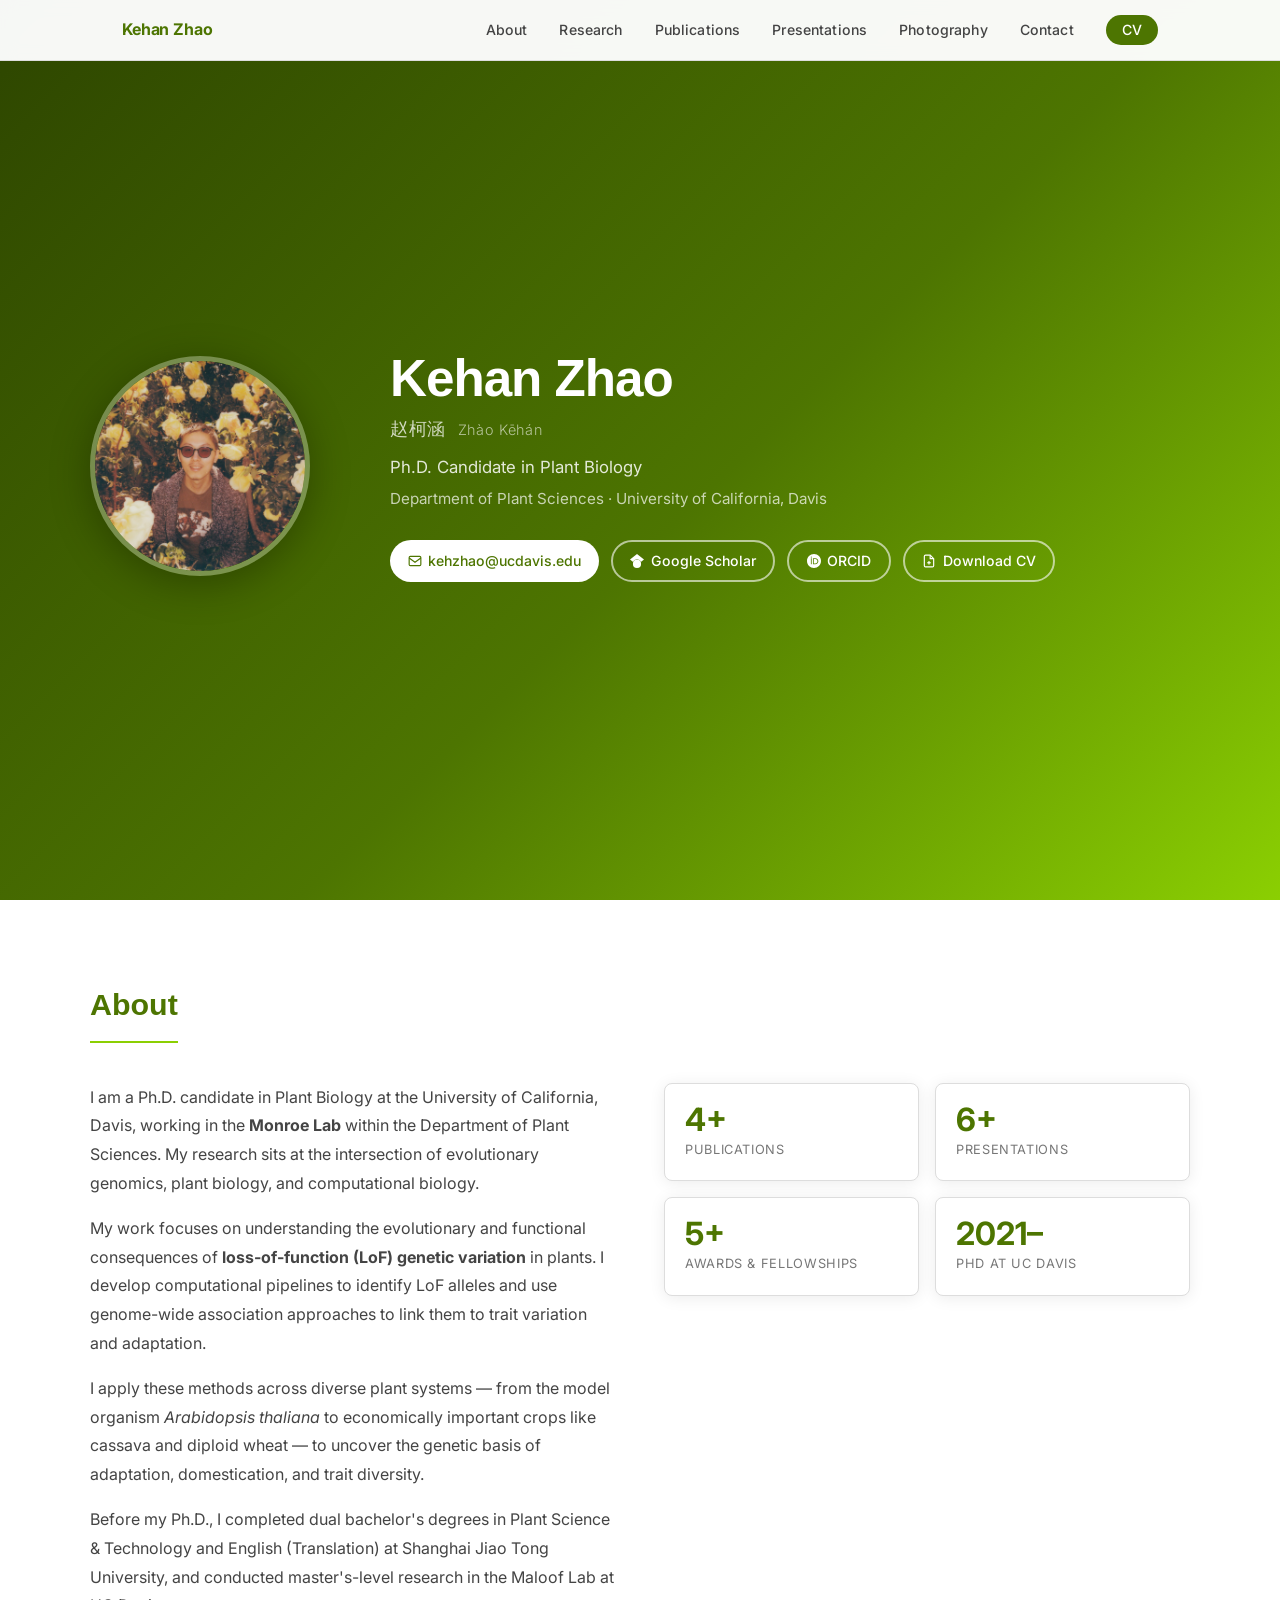
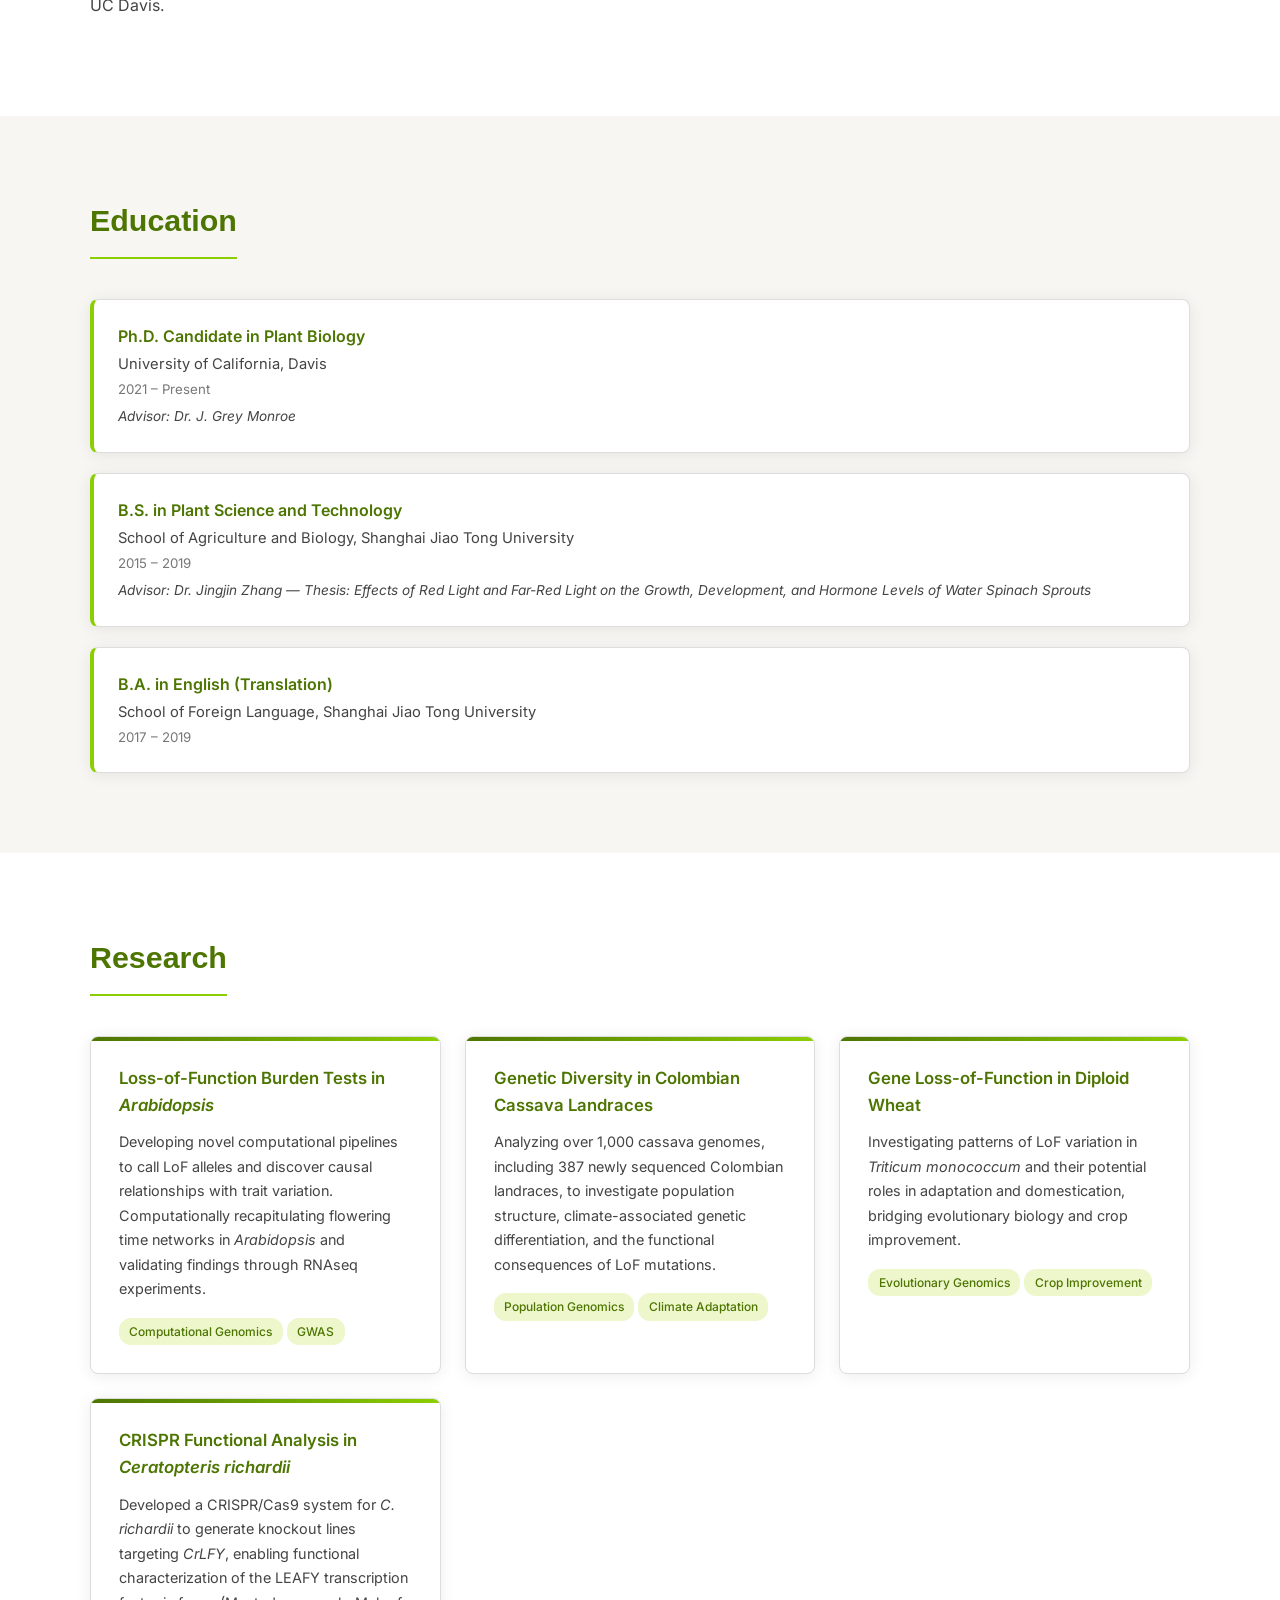
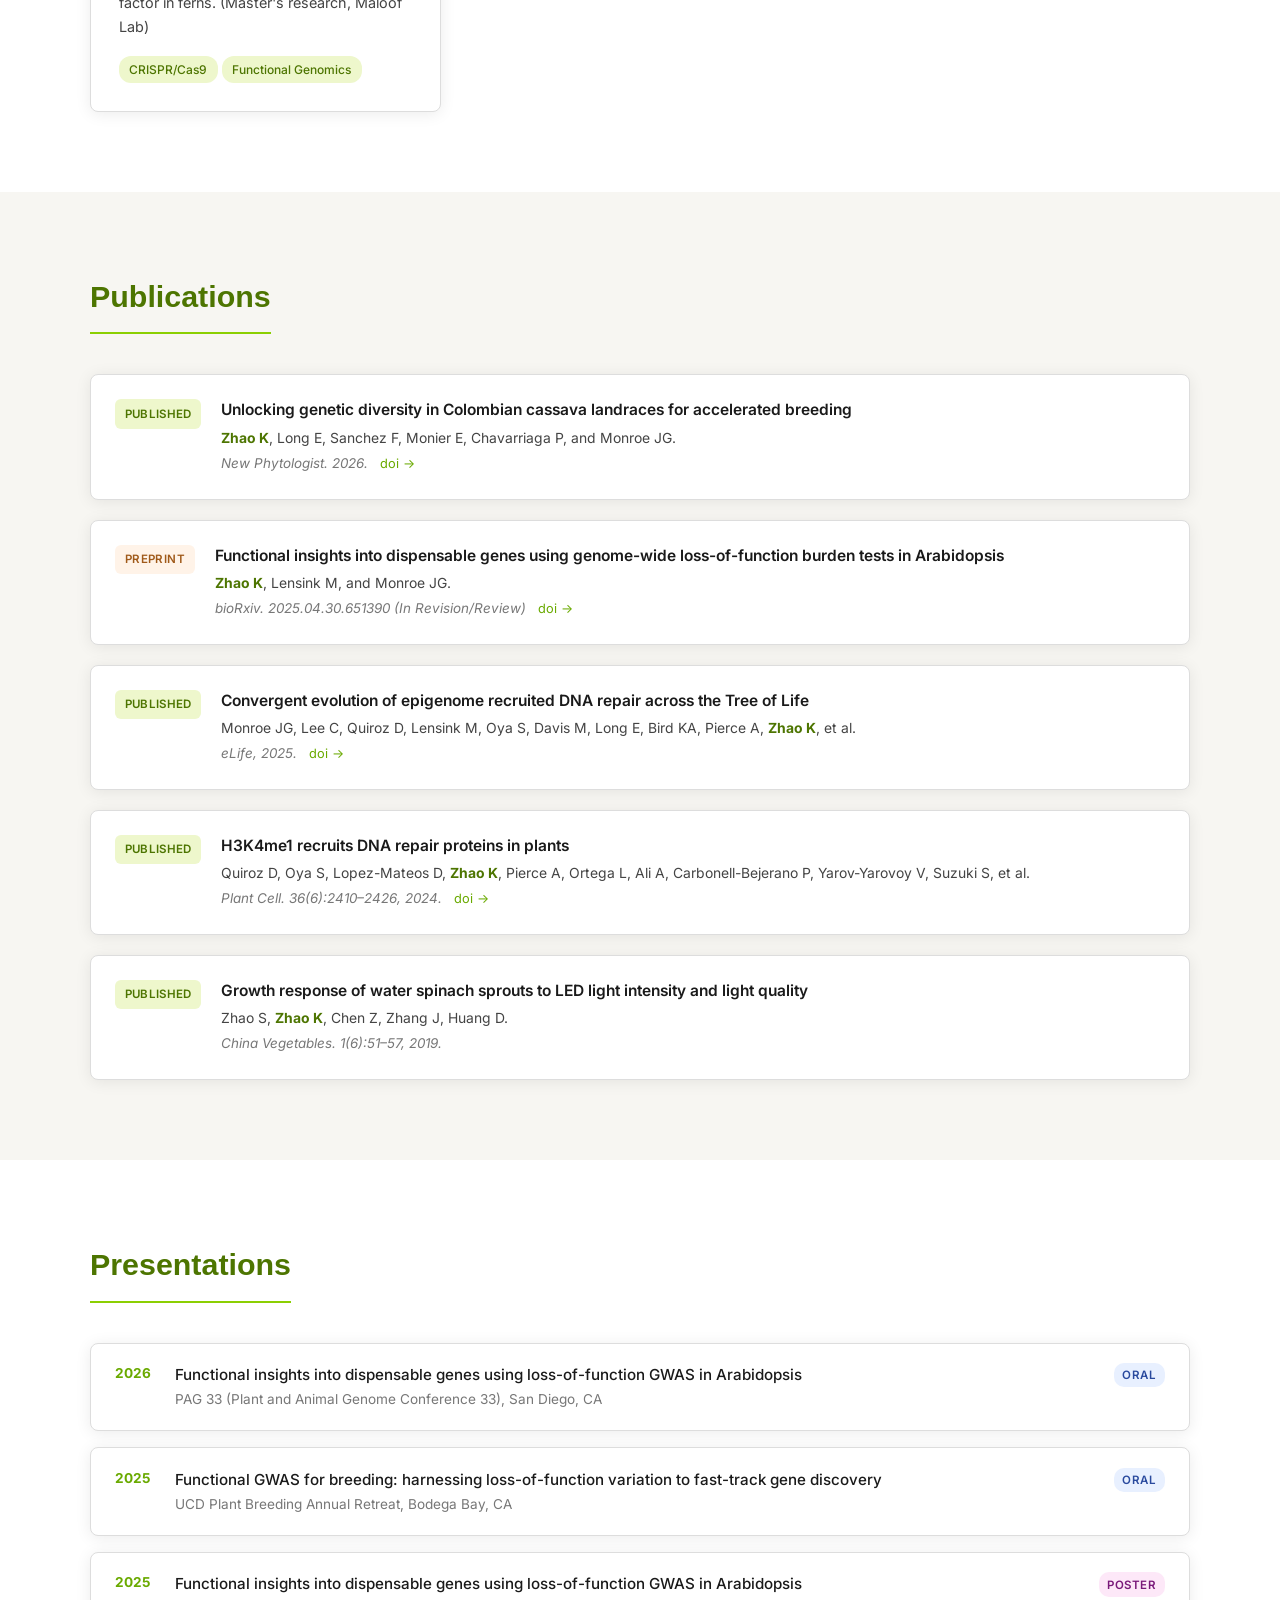
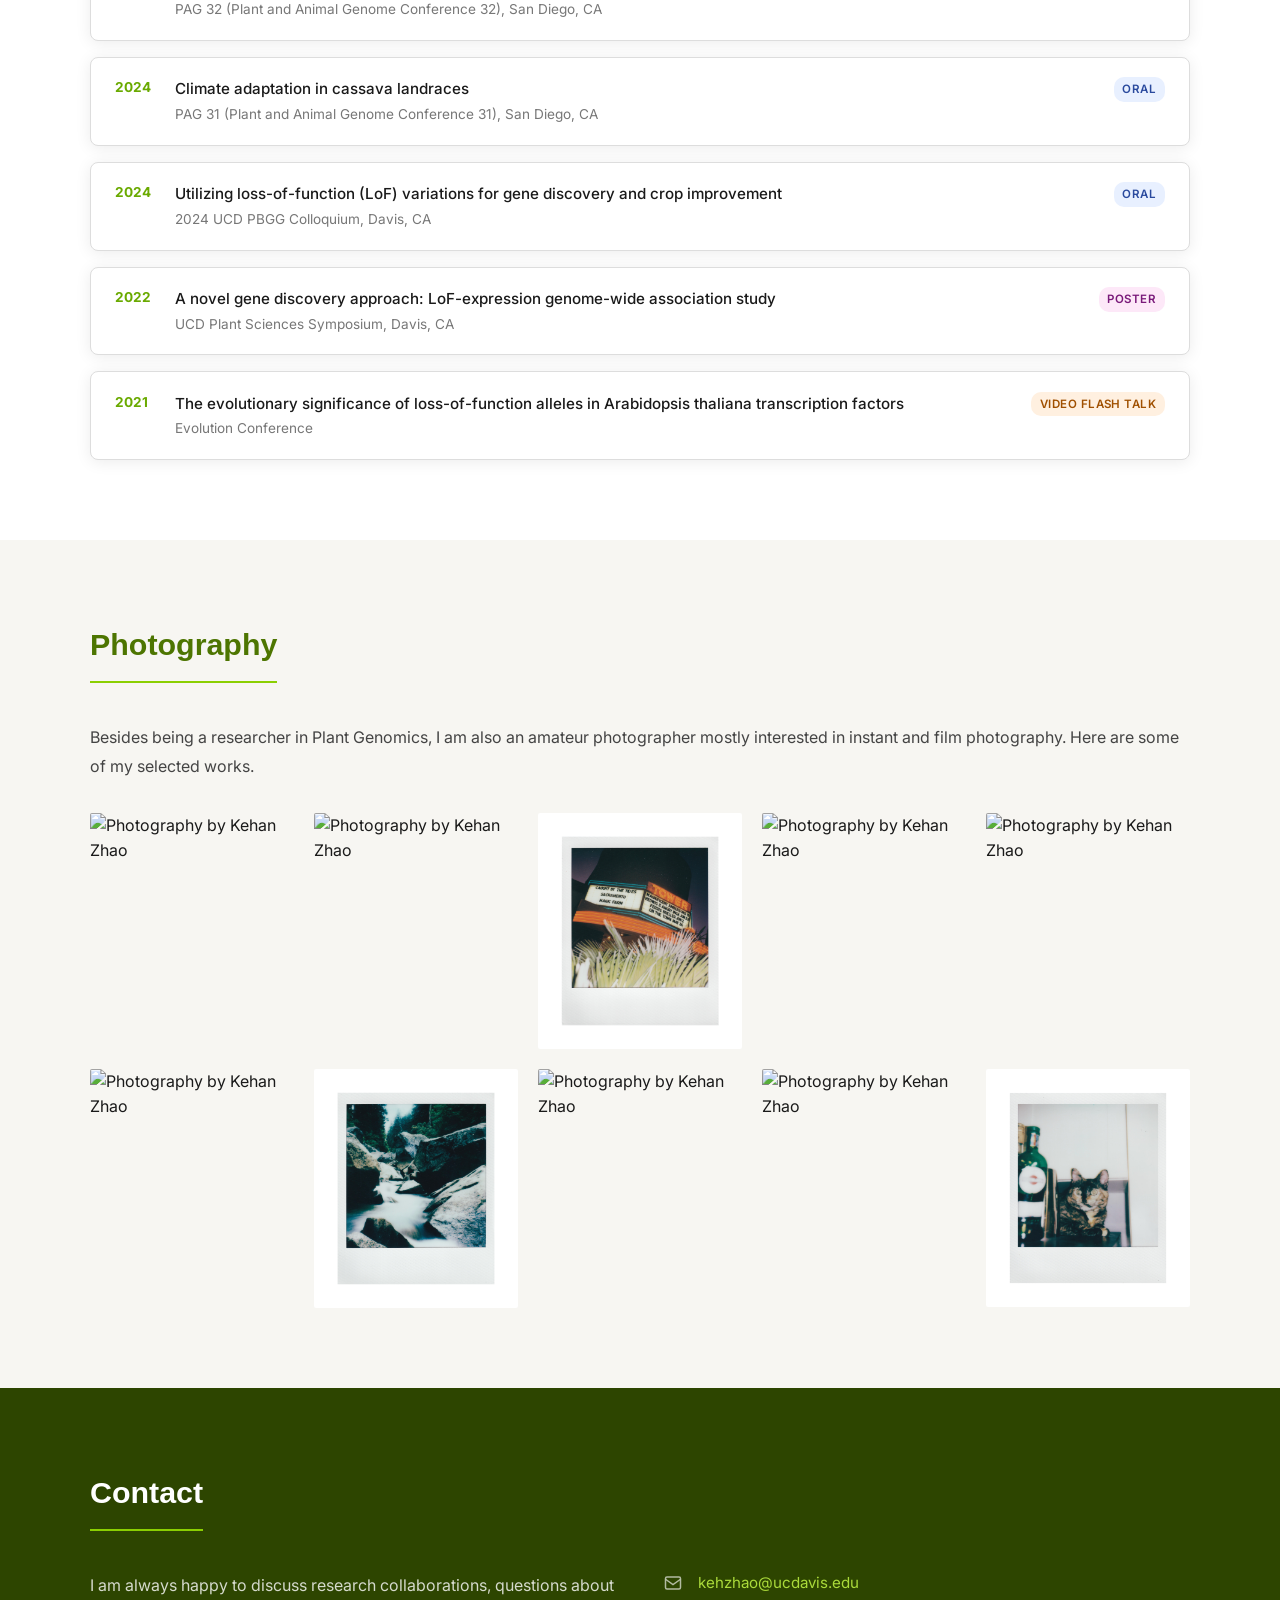
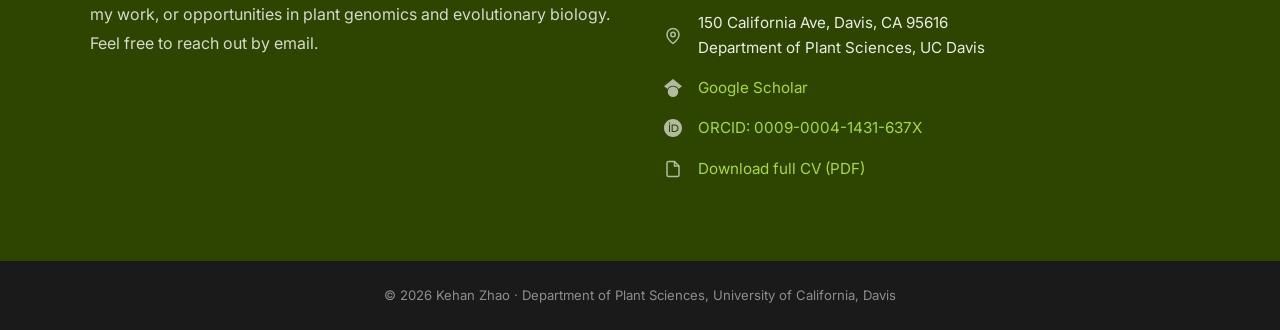
==== commit 4c946d36: "Use Arial Narrow for main titles" ====
--- a/index.html
+++ b/index.html
@@ -84,7 +84,7 @@
       box-shadow: 0 8px 40px rgba(0,0,0,0.3);
     }
     .hero-text h1 {
-      font-family: 'Lora', serif;
+      font-family: 'Arial Narrow', Arial, sans-serif;
       font-size: clamp(2.2rem, 4vw, 3.2rem);
       font-weight: 600; color: var(--white);
       line-height: 1.15; letter-spacing: -0.02em;
@@ -122,7 +122,7 @@
     section:nth-child(even) { background: var(--sand); }
     .section-inner { max-width: 1100px; margin: 0 auto; }
     .section-title {
-      font-family: 'Lora', serif;
+      font-family: 'Arial Narrow', Arial, sans-serif;
       font-size: 1.9rem; font-weight: 600;
       color: var(--brat-dark); margin-bottom: 2.5rem;
       padding-bottom: 0.75rem;
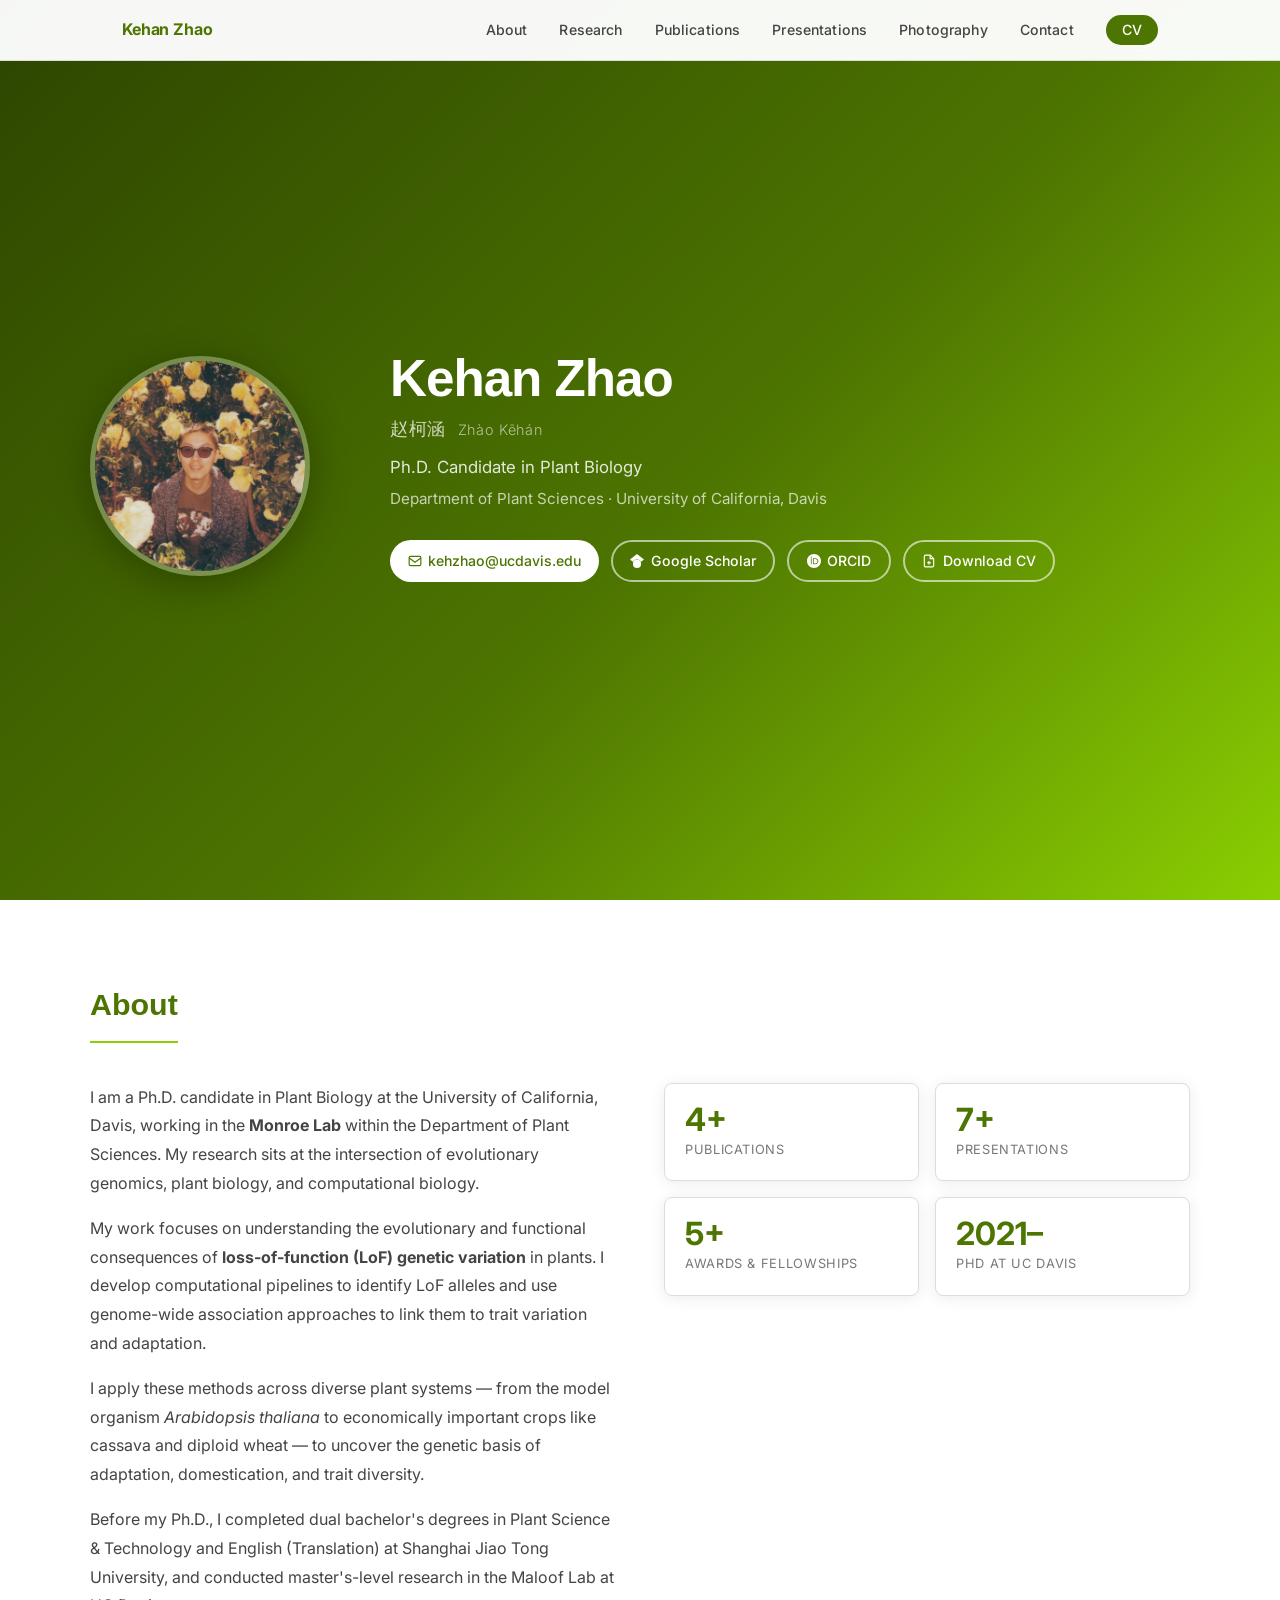
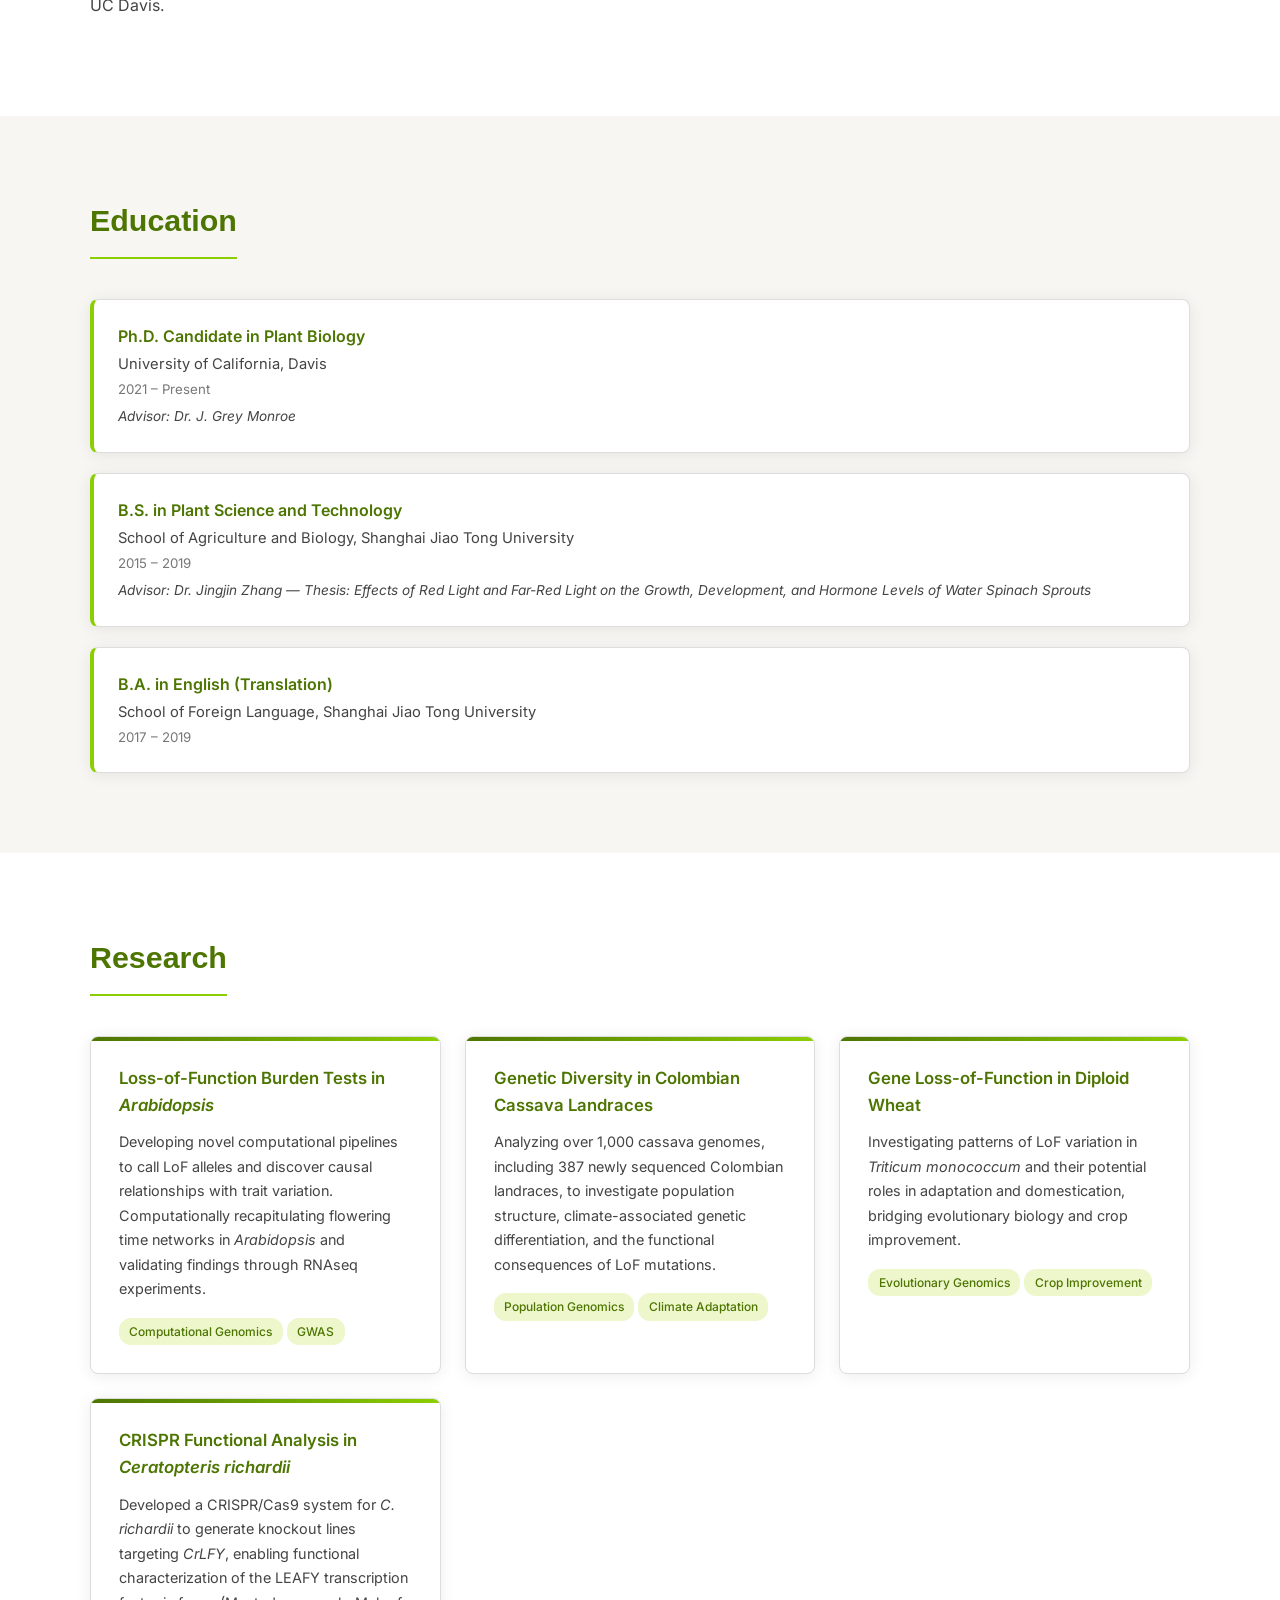
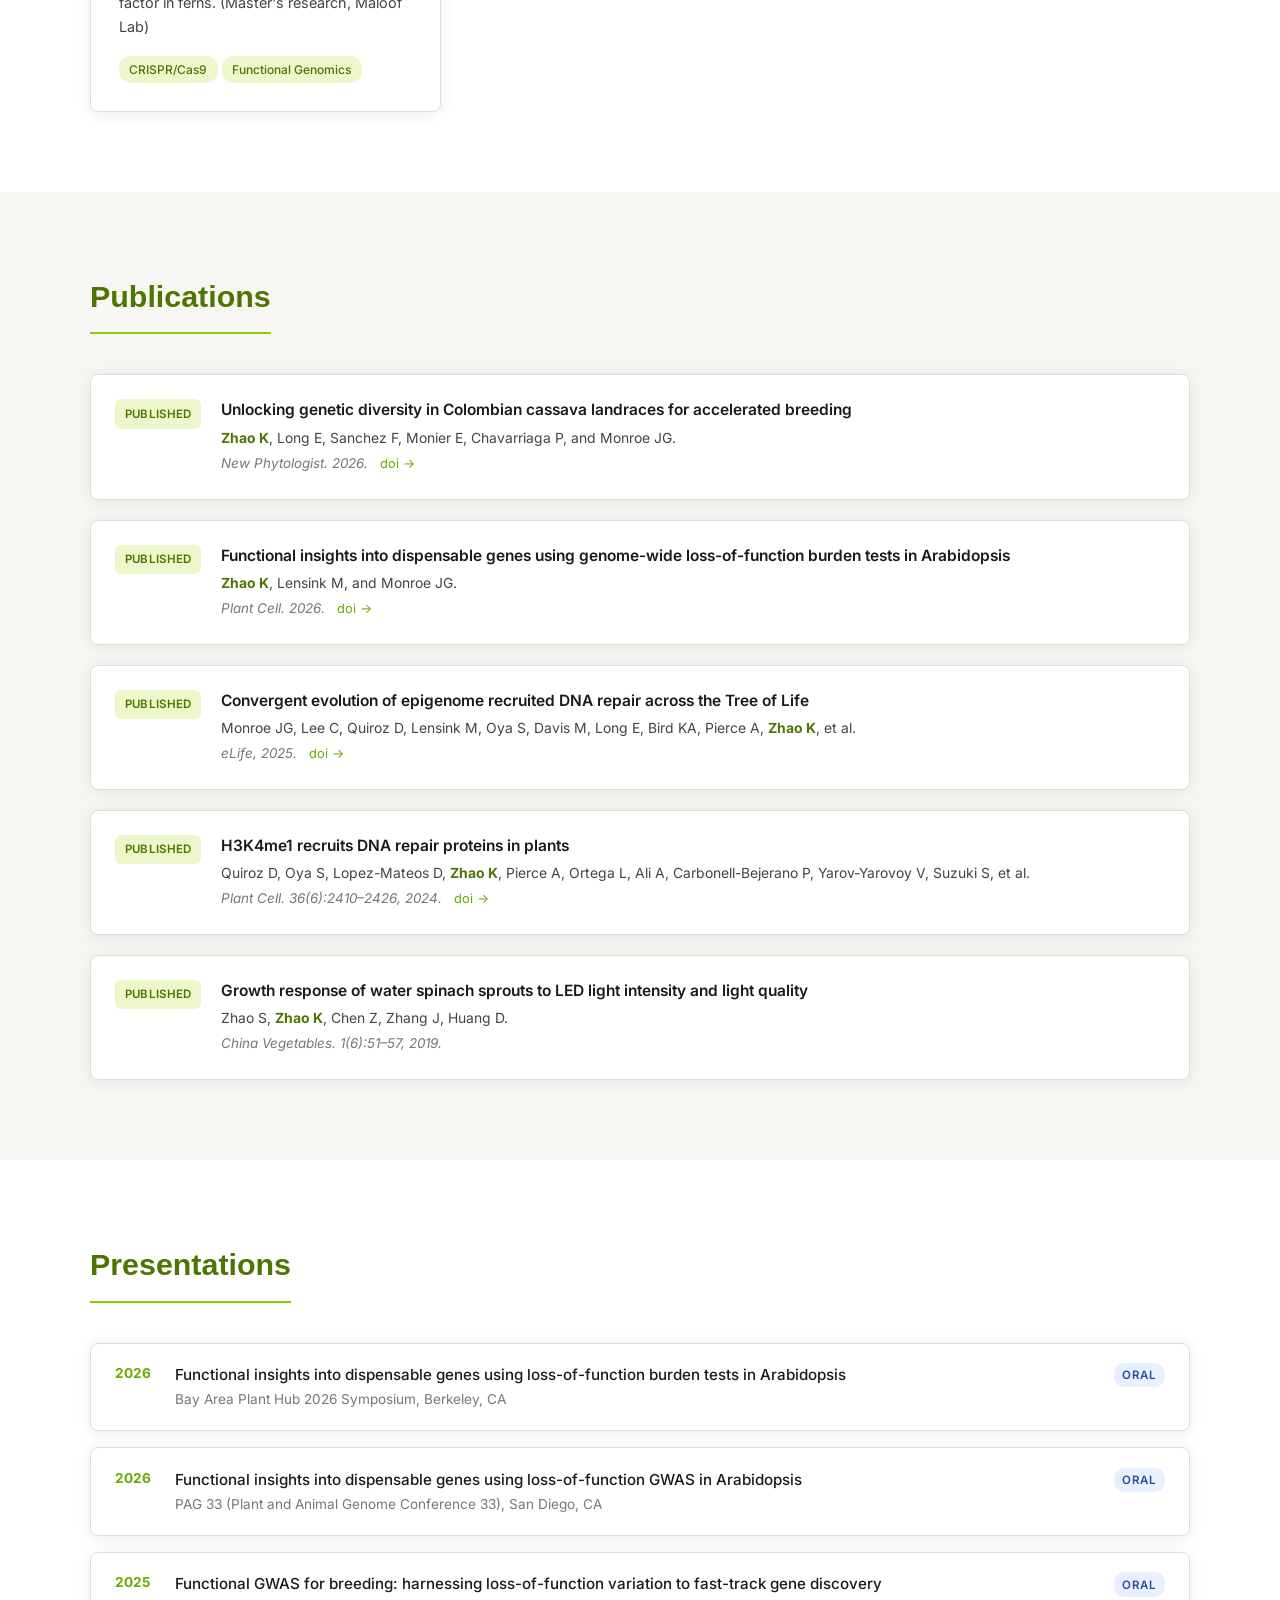
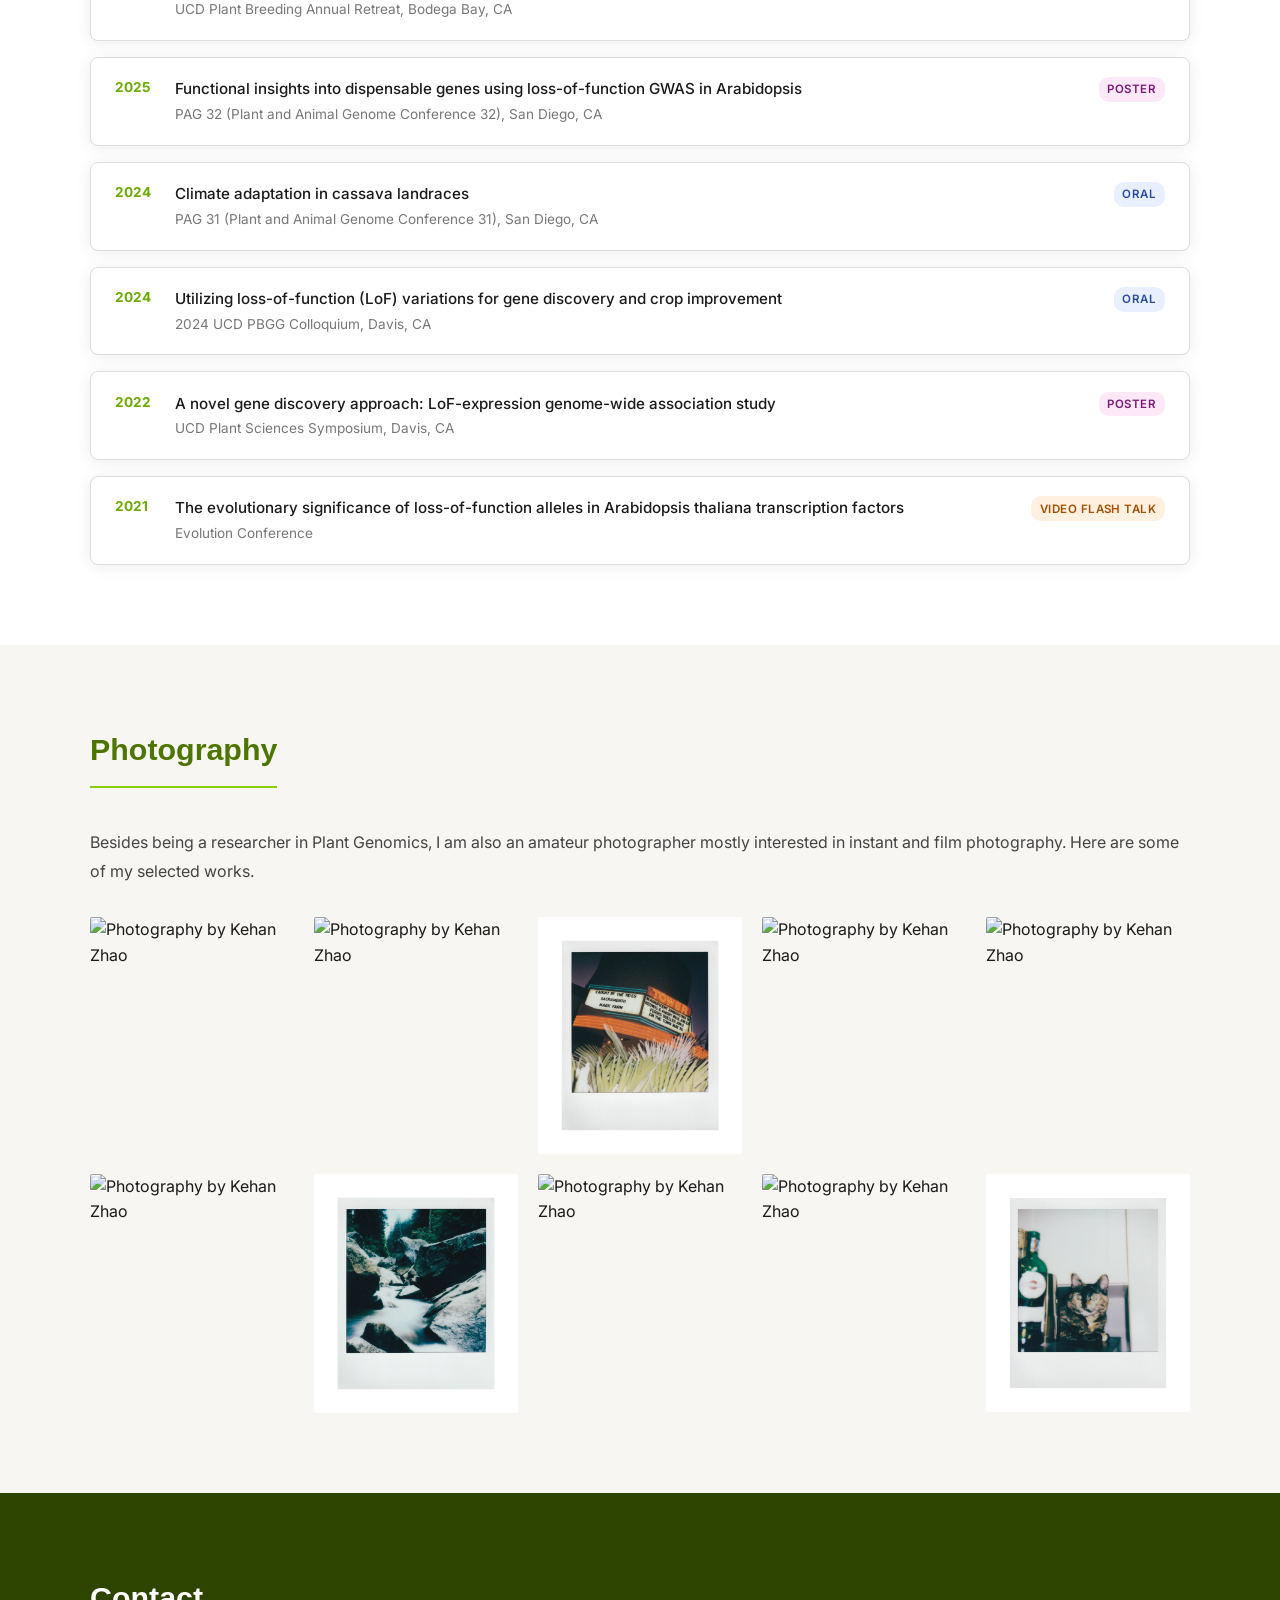
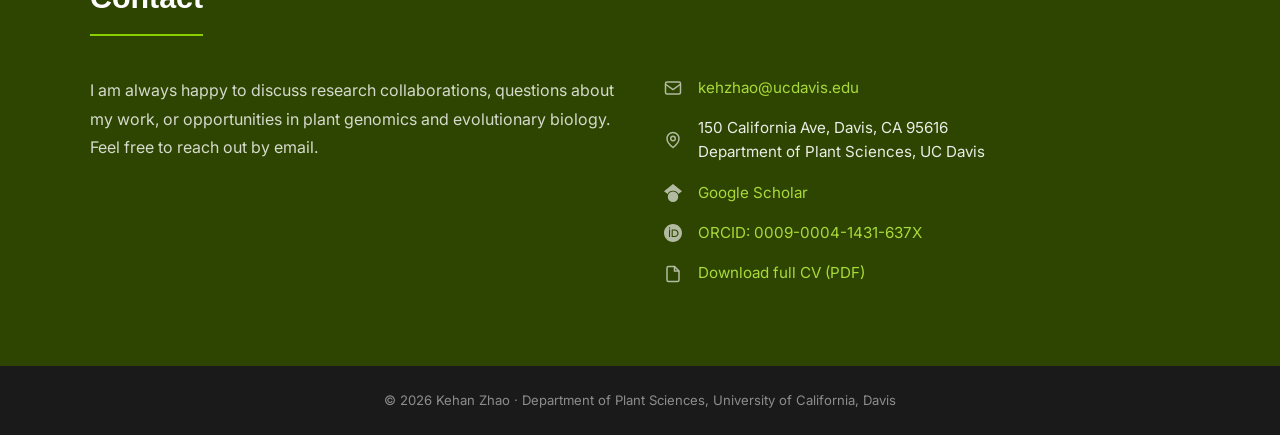
==== commit b57f50b8: "Update Arabidopsis paper to published and add Bay Area Plant Hub presentation - Mark LoF burden test" ====
--- a/index.html
+++ b/index.html
@@ -405,7 +405,7 @@
             <div class="stat-label">Publications</div>
           </div>
           <div class="stat-card">
-            <div class="stat-num">6+</div>
+            <div class="stat-num">7+</div>
             <div class="stat-label">Presentations</div>
           </div>
           <div class="stat-card">
@@ -498,13 +498,13 @@
         </div>
 
         <div class="pub-item">
-          <span class="pub-badge badge-preprint">Preprint</span>
+          <span class="pub-badge badge-published">Published</span>
           <div class="pub-content">
             <div class="pub-title">
-              <a href="https://doi.org/10.1101/2025.04.30.651390" target="_blank">Functional insights into dispensable genes using genome-wide loss-of-function burden tests in Arabidopsis</a>
+              <a href="https://doi.org/10.1093/plcell/koag087" target="_blank">Functional insights into dispensable genes using genome-wide loss-of-function burden tests in Arabidopsis</a>
             </div>
             <div class="pub-authors"><strong>Zhao K</strong>, Lensink M, and Monroe JG.</div>
-            <div class="pub-journal">bioRxiv. 2025.04.30.651390 (In Revision/Review) <a href="https://doi.org/10.1101/2025.04.30.651390" target="_blank">doi &rarr;</a></div>
+            <div class="pub-journal"><em>Plant Cell.</em> 2026. <a href="https://doi.org/10.1093/plcell/koag087" target="_blank">doi &rarr;</a></div>
           </div>
         </div>
 
@@ -548,6 +548,15 @@
     <div class="section-inner">
       <h2 class="section-title">Presentations</h2>
       <div class="pres-list">
+
+        <div class="pres-item">
+          <div class="pres-year">2026</div>
+          <div class="pres-body">
+            <div class="pres-title">Functional insights into dispensable genes using loss-of-function burden tests in Arabidopsis</div>
+            <div class="pres-venue">Bay Area Plant Hub 2026 Symposium, Berkeley, CA</div>
+          </div>
+          <span class="pres-type type-oral">Oral</span>
+        </div>
 
         <div class="pres-item">
           <div class="pres-year">2026</div>
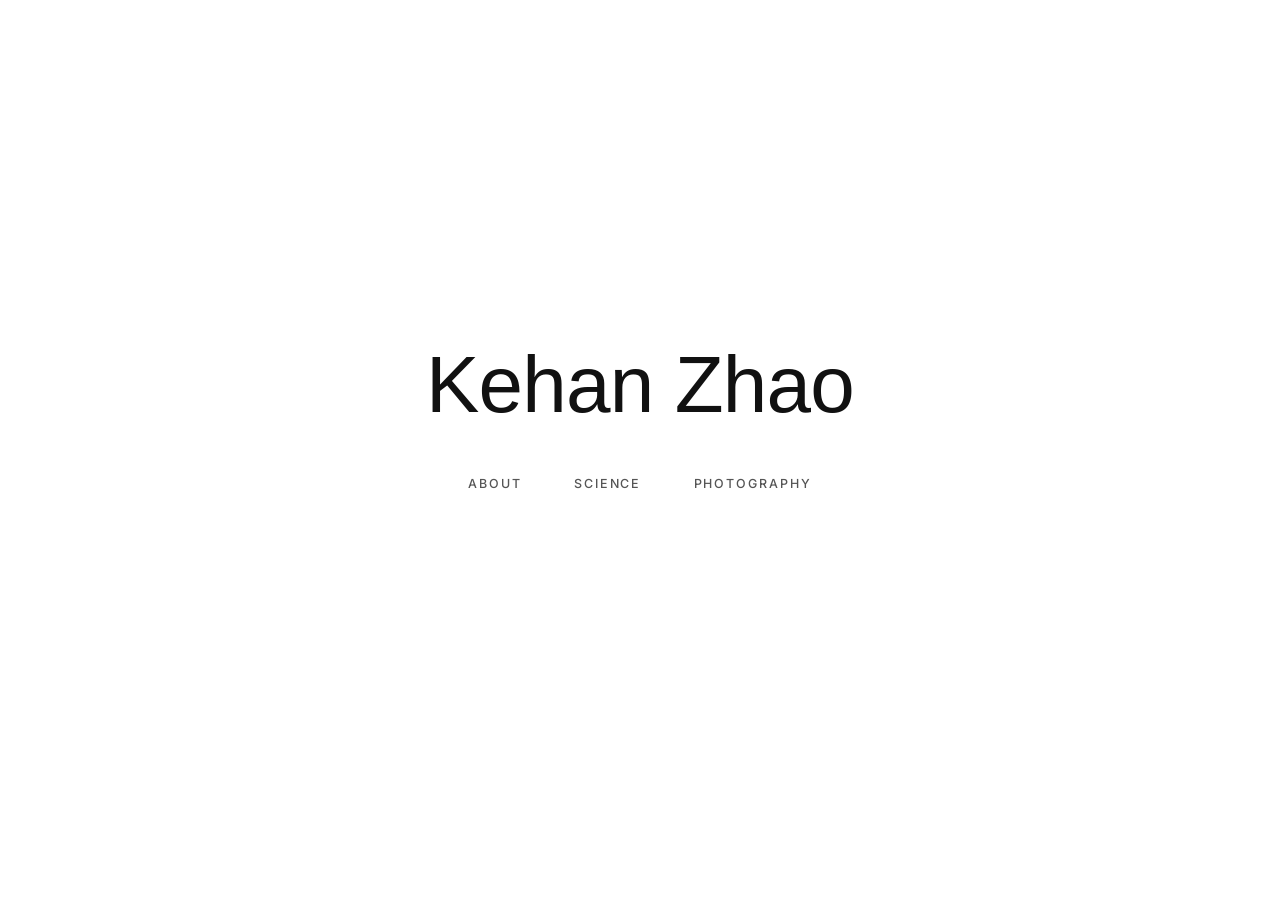
==== commit 19c5895d: "Split site into Home / About / Science / Photography; update for postdoc - Home: minimal white page " ====
--- a/index.html
+++ b/index.html
@@ -3,744 +3,35 @@
 <head>
   <meta charset="UTF-8" />
   <meta name="viewport" content="width=device-width, initial-scale=1.0" />
-  <title>Kehan Zhao | Plant Biology PhD Candidate</title>
+  <title>Kehan Zhao</title>
+  <meta name="description" content="Kehan Zhao — plant genomics researcher at UC Davis and amateur instant &amp; film photographer." />
   <link rel="preconnect" href="https://fonts.googleapis.com" />
   <link rel="preconnect" href="https://fonts.gstatic.com" crossorigin />
-  <link href="https://fonts.googleapis.com/css2?family=Inter:wght@300;400;500;600;700&family=Lora:ital,wght@0,400;0,600;1,400&display=swap" rel="stylesheet" />
-  <style>
-    *, *::before, *::after { box-sizing: border-box; margin: 0; padding: 0; }
-
-    :root {
-      --brat:        #8bcf02;
-      --brat-dark:   #4d7501;
-      --brat-mid:    #6aaa01;
-      --brat-light:  #aada3a;
-      --brat-pale:   #eef7cc;
-      --sand:        #f7f6f2;
-      --text-dark:   #1a1a1a;
-      --text-mid:    #444;
-      --text-light:  #777;
-      --border:      #ddd;
-      --white:       #fff;
-      --radius:      8px;
-      --shadow:      0 2px 16px rgba(0,0,0,0.08);
-    }
-
-    html { scroll-behavior: smooth; }
-
-    body {
-      font-family: 'Inter', sans-serif;
-      color: var(--text-dark);
-      background: var(--white);
-      line-height: 1.6;
-      font-size: 16px;
-    }
-
-    /* ---- NAV ---- */
-    nav {
-      position: fixed; top: 0; left: 0; right: 0; z-index: 100;
-      background: rgba(255,255,255,0.96);
-      backdrop-filter: blur(8px);
-      border-bottom: 1px solid var(--border);
-    }
-    .nav-inner {
-      max-width: 1100px; margin: 0 auto;
-      display: flex; align-items: center; justify-content: space-between;
-      padding: 0 2rem; height: 60px;
-    }
-    .nav-brand {
-      font-weight: 700; font-size: 1rem; color: var(--brat-dark);
-      text-decoration: none; letter-spacing: -0.01em;
-    }
-    .nav-links { display: flex; gap: 2rem; list-style: none; }
-    .nav-links a {
-      font-size: 0.88rem; font-weight: 500; color: var(--text-mid);
-      text-decoration: none; letter-spacing: 0.01em;
-      transition: color 0.2s;
-    }
-    .nav-links a:hover { color: var(--brat-dark); }
-    .nav-cta {
-      background: var(--brat-dark); color: var(--white) !important;
-      padding: 0.4rem 1rem; border-radius: 20px;
-    }
-    .nav-cta:hover { background: var(--brat-mid) !important; color: var(--white) !important; }
-
-    /* ---- HERO ---- */
-    #hero {
-      min-height: 100vh;
-      display: flex; align-items: center;
-      background: linear-gradient(135deg, #2d4500 0%, #4d7501 55%, #8bcf02 100%);
-      padding: 6rem 2rem 4rem;
-    }
-    .hero-inner {
-      max-width: 1100px; margin: 0 auto; width: 100%;
-      display: flex; align-items: center; gap: 5rem;
-    }
-    .hero-photo {
-      flex-shrink: 0;
-      width: 220px; height: 220px; border-radius: 50%;
-      border: 5px solid rgba(255,255,255,0.3);
-      object-fit: cover;
-      box-shadow: 0 8px 40px rgba(0,0,0,0.3);
-    }
-    .hero-text h1 {
-      font-family: 'Arial Narrow', Arial, sans-serif;
-      font-size: clamp(2.2rem, 4vw, 3.2rem);
-      font-weight: 600; color: var(--white);
-      line-height: 1.15; letter-spacing: -0.02em;
-    }
-    .hero-text .subtitle {
-      margin-top: 0.75rem;
-      font-size: 1.05rem; font-weight: 400;
-      color: rgba(255,255,255,0.85); line-height: 1.5;
-    }
-    .hero-text .institution {
-      margin-top: 0.4rem;
-      font-size: 0.95rem; color: rgba(255,255,255,0.7);
-    }
-    .hero-links {
-      margin-top: 1.8rem;
-      display: flex; flex-wrap: wrap; gap: 0.75rem;
-    }
-    .hero-links a {
-      display: inline-flex; align-items: center; gap: 0.4rem;
-      padding: 0.5rem 1.1rem; border-radius: 24px;
-      font-size: 0.88rem; font-weight: 500; text-decoration: none;
-      transition: all 0.2s;
-    }
-    .btn-white {
-      background: var(--white); color: var(--brat-dark);
-    }
-    .btn-white:hover { background: var(--brat-pale); transform: translateY(-1px); }
-    .btn-outline {
-      border: 2px solid rgba(255,255,255,0.6); color: var(--white);
-    }
-    .btn-outline:hover { background: rgba(255,255,255,0.15); transform: translateY(-1px); }
-
-    /* ---- SECTION SHARED ---- */
-    section { padding: 5rem 2rem; }
-    section:nth-child(even) { background: var(--sand); }
-    .section-inner { max-width: 1100px; margin: 0 auto; }
-    .section-title {
-      font-family: 'Arial Narrow', Arial, sans-serif;
-      font-size: 1.9rem; font-weight: 600;
-      color: var(--brat-dark); margin-bottom: 2.5rem;
-      padding-bottom: 0.75rem;
-      border-bottom: 2px solid var(--brat);
-      display: inline-block;
-    }
-
-    /* ---- ABOUT ---- */
-    .about-grid {
-      display: grid; grid-template-columns: 1fr 1fr; gap: 3rem;
-    }
-    .about-text p { color: var(--text-mid); margin-bottom: 1rem; line-height: 1.8; }
-    .about-stats {
-      display: grid; grid-template-columns: 1fr 1fr; gap: 1rem; align-content: start;
-    }
-    .stat-card {
-      background: var(--white); border-radius: var(--radius);
-      border: 1px solid var(--border); padding: 1.25rem;
-      box-shadow: var(--shadow);
-    }
-    .stat-card .stat-num {
-      font-size: 2rem; font-weight: 700; color: var(--brat-dark);
-      line-height: 1;
-    }
-    .stat-card .stat-label {
-      font-size: 0.8rem; color: var(--text-light); margin-top: 0.25rem;
-      text-transform: uppercase; letter-spacing: 0.05em;
-    }
-
-    /* ---- RESEARCH ---- */
-    .research-grid {
-      display: grid; grid-template-columns: repeat(auto-fit, minmax(300px, 1fr)); gap: 1.5rem;
-    }
-    .research-card {
-      background: var(--white); border-radius: var(--radius);
-      border: 1px solid var(--border); padding: 1.75rem;
-      box-shadow: var(--shadow); position: relative; overflow: hidden;
-    }
-    .research-card::before {
-      content: ''; position: absolute; top: 0; left: 0; right: 0; height: 4px;
-      background: linear-gradient(90deg, var(--brat-dark), var(--brat));
-    }
-    .research-card h3 {
-      font-size: 1.05rem; font-weight: 600; color: var(--brat-dark); margin-bottom: 0.75rem;
-    }
-    .research-card p { font-size: 0.9rem; color: var(--text-mid); line-height: 1.7; }
-    .research-tag {
-      display: inline-block; margin-top: 1rem;
-      background: var(--brat-pale); color: var(--brat-dark);
-      font-size: 0.75rem; font-weight: 500; padding: 0.25rem 0.65rem;
-      border-radius: 12px;
-    }
-
-    /* ---- PUBLICATIONS ---- */
-    .pub-list { display: flex; flex-direction: column; gap: 1.25rem; }
-    .pub-item {
-      background: var(--white); border-radius: var(--radius);
-      border: 1px solid var(--border); padding: 1.5rem;
-      box-shadow: var(--shadow);
-      display: flex; gap: 1.25rem; align-items: flex-start;
-    }
-    .pub-badge {
-      flex-shrink: 0; min-width: 80px; text-align: center;
-      padding: 0.35rem 0.6rem; border-radius: 6px;
-      font-size: 0.72rem; font-weight: 600; letter-spacing: 0.03em;
-      text-transform: uppercase;
-    }
-    .badge-published { background: var(--brat-pale); color: var(--brat-dark); }
-    .badge-preprint { background: #fff3e8; color: #a05a1a; }
-    .pub-content .pub-title {
-      font-weight: 600; font-size: 0.97rem; color: var(--text-dark);
-      line-height: 1.4; margin-bottom: 0.35rem;
-    }
-    .pub-content .pub-title a { color: inherit; text-decoration: none; }
-    .pub-content .pub-title a:hover { color: var(--brat-dark); text-decoration: underline; }
-    .pub-content .pub-authors {
-      font-size: 0.87rem; color: var(--text-mid); margin-bottom: 0.25rem;
-    }
-    .pub-content .pub-authors strong { color: var(--brat-dark); }
-    .pub-content .pub-journal {
-      font-size: 0.84rem; color: var(--text-light); font-style: italic;
-    }
-    .pub-content .pub-journal a {
-      color: var(--brat-mid); text-decoration: none; font-style: normal;
-      font-size: 0.8rem; margin-left: 0.5rem;
-    }
-    .pub-content .pub-journal a:hover { text-decoration: underline; }
-
-    /* ---- PRESENTATIONS ---- */
-    .pres-list { display: flex; flex-direction: column; gap: 1rem; }
-    .pres-item {
-      display: flex; gap: 1.25rem; padding: 1.2rem 1.5rem;
-      background: var(--white); border-radius: var(--radius);
-      border: 1px solid var(--border); box-shadow: var(--shadow);
-      align-items: flex-start;
-    }
-    .pres-year {
-      flex-shrink: 0; font-size: 0.85rem; font-weight: 700;
-      color: var(--brat-mid); min-width: 40px;
-    }
-    .pres-body .pres-title { font-weight: 500; font-size: 0.95rem; color: var(--text-dark); }
-    .pres-body .pres-venue { font-size: 0.85rem; color: var(--text-light); margin-top: 0.15rem; }
-    .pres-type {
-      flex-shrink: 0; margin-left: auto;
-      font-size: 0.72rem; font-weight: 600; text-transform: uppercase;
-      padding: 0.2rem 0.55rem; border-radius: 10px; letter-spacing: 0.04em;
-    }
-    .type-oral { background: #e8f0ff; color: #2a4a9e; }
-    .type-poster { background: #fde8f8; color: #7a1a7a; }
-    .type-video { background: #fff0e0; color: #a05000; }
-
-    /* ---- EDUCATION ---- */
-    .edu-list { display: flex; flex-direction: column; gap: 1.25rem; }
-    .edu-item {
-      padding: 1.5rem;
-      background: var(--white); border-radius: var(--radius);
-      border: 1px solid var(--border); box-shadow: var(--shadow);
-      border-left: 4px solid var(--brat);
-    }
-    .edu-degree { font-weight: 600; font-size: 1rem; color: var(--brat-dark); }
-    .edu-institution { font-size: 0.92rem; color: var(--text-mid); margin-top: 0.2rem; }
-    .edu-dates { font-size: 0.83rem; color: var(--text-light); margin-top: 0.15rem; }
-    .edu-advisor { font-size: 0.85rem; color: var(--text-mid); margin-top: 0.4rem; font-style: italic; }
-
-    /* ---- PHOTOGRAPHY ---- */
-    .photo-grid {
-      display: grid;
-      grid-template-columns: repeat(5, 1fr);
-      gap: 1.25rem;
-    }
-    .photo-item {
-      cursor: pointer;
-      transition: transform 0.25s ease;
-    }
-    .photo-item:hover { transform: translateY(-3px) scale(1.01); }
-    .photo-item img { width: 100%; display: block; border-radius: 2px; }
-
-    /* ---- LIGHTBOX ---- */
-    .lightbox {
-      display: none; position: fixed; inset: 0; z-index: 200;
-      background: rgba(0,0,0,0.92);
-      align-items: center; justify-content: center;
-      padding: 1.5rem;
-    }
-    .lightbox.open { display: flex; }
-    .lightbox-content {
-      position: relative; max-width: 90vw; max-height: 92vh;
-      display: flex; align-items: center; justify-content: center;
-    }
-    .lightbox-content img {
-      max-width: 100%; max-height: 88vh;
-      object-fit: contain; border-radius: 2px;
-      box-shadow: 0 20px 80px rgba(0,0,0,0.6);
-    }
-    .lightbox-close {
-      position: fixed; top: 1.25rem; right: 1.5rem;
-      background: none; border: none; cursor: pointer;
-      color: rgba(255,255,255,0.8); font-size: 2rem; line-height: 1;
-      transition: color 0.2s; z-index: 201;
-    }
-    .lightbox-close:hover { color: var(--white); }
-    .lightbox-prev, .lightbox-next {
-      position: fixed; top: 50%; transform: translateY(-50%);
-      background: rgba(255,255,255,0.1);
-      border: 1px solid rgba(255,255,255,0.2);
-      color: var(--white); width: 48px; height: 48px; border-radius: 50%;
-      cursor: pointer; font-size: 1.2rem;
-      display: flex; align-items: center; justify-content: center;
-      transition: background 0.2s; z-index: 201;
-    }
-    .lightbox-prev { left: 1.25rem; }
-    .lightbox-next { right: 1.25rem; }
-    .lightbox-prev:hover, .lightbox-next:hover { background: rgba(139,207,2,0.35); }
-    .lightbox-counter {
-      position: fixed; bottom: 1.5rem; left: 50%; transform: translateX(-50%);
-      color: rgba(255,255,255,0.55); font-size: 0.82rem; letter-spacing: 0.04em;
-    }
-
-    /* ---- CONTACT ---- */
-    #contact { background: #2d4500; }
-    #contact .section-title { color: var(--white); border-color: var(--brat); }
-    .contact-grid {
-      display: grid; grid-template-columns: 1fr 1fr; gap: 3rem; align-items: start;
-    }
-    .contact-blurb { color: rgba(255,255,255,0.8); line-height: 1.8; }
-    .contact-info { display: flex; flex-direction: column; gap: 1rem; }
-    .contact-row {
-      display: flex; align-items: center; gap: 1rem;
-      color: rgba(255,255,255,0.9); font-size: 0.95rem;
-    }
-    .contact-row svg { flex-shrink: 0; opacity: 0.7; }
-    .contact-row a { color: var(--brat-light); text-decoration: none; }
-    .contact-row a:hover { text-decoration: underline; }
-
-    /* ---- FOOTER ---- */
-    footer {
-      background: #1a1a1a; color: rgba(255,255,255,0.5);
-      text-align: center; padding: 1.5rem 2rem;
-      font-size: 0.82rem;
-    }
-
-    /* ---- RESPONSIVE ---- */
-    @media (max-width: 768px) {
-      .hero-inner { flex-direction: column; gap: 2rem; text-align: center; }
-      .hero-links { justify-content: center; }
-      .about-grid { grid-template-columns: 1fr; }
-      .contact-grid { grid-template-columns: 1fr; }
-      .nav-links { display: none; }
-      .pub-item { flex-direction: column; }
-      .pres-item { flex-wrap: wrap; }
-      .pres-type { margin-left: 0; }
-      .photo-grid { grid-template-columns: repeat(2, 1fr); }
-    }
-  </style>
+  <link href="https://fonts.googleapis.com/css2?family=Inter:wght@400;500;600&display=swap" rel="stylesheet" />
+  <link rel="stylesheet" href="/assets/site.css" />
+  <script>
+    // Keep old single-page links (e.g. /#publications) working after the site split.
+    (function () {
+      var map = {
+        '#about': '/about/', '#contact': '/about/',
+        '#education': '/science/#education', '#research': '/science/#research',
+        '#publications': '/science/#publications', '#presentations': '/science/#presentations',
+        '#photography': '/photography/'
+      };
+      if (map[location.hash]) location.replace(map[location.hash]);
+    })();
+  </script>
 </head>
 <body>
 
-  <!-- NAV -->
-  <nav>
-    <div class="nav-inner">
-      <a class="nav-brand" href="#hero">Kehan Zhao</a>
-      <ul class="nav-links">
-        <li><a href="#about">About</a></li>
-        <li><a href="#research">Research</a></li>
-        <li><a href="#publications">Publications</a></li>
-        <li><a href="#presentations">Presentations</a></li>
-        <li><a href="#photography">Photography</a></li>
-        <li><a href="#contact">Contact</a></li>
-        <li><a href="Kehan Zhao CV 2026.pdf" target="_blank" class="nav-cta">CV</a></li>
-      </ul>
-    </div>
-  </nav>
-
-  <!-- HERO -->
-  <section id="hero">
-    <div class="hero-inner">
-      <img src="Profile.jpg" alt="Kehan Zhao" class="hero-photo" />
-      <div class="hero-text">
-        <h1>Kehan Zhao</h1>
-        <p style="margin-top:0.4rem;font-size:1.1rem;color:rgba(255,255,255,0.75);letter-spacing:0.04em;">赵柯涵 &nbsp;<span style="font-size:0.9rem;font-weight:300;opacity:0.8;">Zhào Kēhán</span></p>
-        <p class="subtitle">Ph.D. Candidate in Plant Biology</p>
-        <p class="institution">Department of Plant Sciences &middot; University of California, Davis</p>
-        <div class="hero-links">
-          <a href="mailto:kehzhao@ucdavis.edu" class="btn-white">
-            <svg width="14" height="14" fill="none" stroke="currentColor" stroke-width="2" viewBox="0 0 24 24"><rect x="2" y="4" width="20" height="16" rx="2"/><path d="m2 7 10 7 10-7"/></svg>
-            kehzhao@ucdavis.edu
-          </a>
-          <!-- TODO: Replace https://scholar.google.com/citations?user=WWNequwAAAAJ&hl=en&oi=ao with your actual Google Scholar profile URL -->
-          <a href="https://scholar.google.com/citations?user=WWNequwAAAAJ&hl=en&oi=ao" target="_blank" class="btn-outline">
-            <svg width="14" height="14" fill="currentColor" viewBox="0 0 24 24"><path d="M12 24a7 7 0 1 1 0-14 7 7 0 0 1 0 14zm0-24L0 9.5l4.838 3.94A8 8 0 0 1 12 9a8 8 0 0 1 7.162 4.44L24 9.5z"/></svg>
-            Google Scholar
-          </a>
-          <a href="https://orcid.org/0009-0004-1431-637X" target="_blank" class="btn-outline">
-            <svg width="14" height="14" fill="currentColor" viewBox="0 0 24 24"><path d="M12 0C5.372 0 0 5.372 0 12s5.372 12 12 12 12-5.372 12-12S18.628 0 12 0zM7.369 4.378c.525 0 .947.431.947.947s-.422.947-.947.947-.947-.431-.947-.947.422-.947.947-.947zm-.722 3.038h1.444v10.041H6.647V7.416zm3.562 0h3.9c3.712 0 5.344 2.653 5.344 5.025 0 2.578-2.016 5.016-5.325 5.016h-3.919V7.416zm1.444 1.303v7.434h2.297c2.359 0 3.9-1.516 3.9-3.722 0-2.016-1.328-3.712-3.853-3.712h-2.344z"/></svg>
-            ORCID
-          </a>
-          <a href="Kehan Zhao CV 2026.pdf" target="_blank" class="btn-outline">
-            <svg width="14" height="14" fill="none" stroke="currentColor" stroke-width="2" viewBox="0 0 24 24"><path d="M14 2H6a2 2 0 0 0-2 2v16a2 2 0 0 0 2 2h12a2 2 0 0 0 2-2V8z"/><polyline points="14 2 14 8 20 8"/><line x1="12" y1="18" x2="12" y2="12"/><line x1="9" y1="15" x2="15" y2="15"/></svg>
-            Download CV
-          </a>
-        </div>
-      </div>
-    </div>
-  </section>
-
-  <!-- ABOUT -->
-  <section id="about">
-    <div class="section-inner">
-      <h2 class="section-title">About</h2>
-      <div class="about-grid">
-        <div class="about-text">
-          <p>I am a Ph.D. candidate in Plant Biology at the University of California, Davis, working in the <strong>Monroe Lab</strong> within the Department of Plant Sciences. My research sits at the intersection of evolutionary genomics, plant biology, and computational biology.</p>
-          <p>My work focuses on understanding the evolutionary and functional consequences of <strong>loss-of-function (LoF) genetic variation</strong> in plants. I develop computational pipelines to identify LoF alleles and use genome-wide association approaches to link them to trait variation and adaptation.</p>
-          <p>I apply these methods across diverse plant systems &mdash; from the model organism <em>Arabidopsis thaliana</em> to economically important crops like cassava and diploid wheat &mdash; to uncover the genetic basis of adaptation, domestication, and trait diversity.</p>
-          <p>Before my Ph.D., I completed dual bachelor's degrees in Plant Science &amp; Technology and English (Translation) at Shanghai Jiao Tong University, and conducted master's-level research in the Maloof Lab at UC Davis.</p>
-        </div>
-        <div class="about-stats">
-          <div class="stat-card">
-            <div class="stat-num">4+</div>
-            <div class="stat-label">Publications</div>
-          </div>
-          <div class="stat-card">
-            <div class="stat-num">7+</div>
-            <div class="stat-label">Presentations</div>
-          </div>
-          <div class="stat-card">
-            <div class="stat-num">5+</div>
-            <div class="stat-label">Awards &amp; Fellowships</div>
-          </div>
-          <div class="stat-card">
-            <div class="stat-num">2021&ndash;</div>
-            <div class="stat-label">PhD at UC Davis</div>
-          </div>
-        </div>
-      </div>
-    </div>
-  </section>
-
-  <!-- EDUCATION -->
-  <section id="education">
-    <div class="section-inner">
-      <h2 class="section-title">Education</h2>
-      <div class="edu-list">
-        <div class="edu-item">
-          <div class="edu-degree">Ph.D. Candidate in Plant Biology</div>
-          <div class="edu-institution">University of California, Davis</div>
-          <div class="edu-dates">2021 &ndash; Present</div>
-          <div class="edu-advisor">Advisor: Dr. J. Grey Monroe</div>
-        </div>
-        <div class="edu-item">
-          <div class="edu-degree">B.S. in Plant Science and Technology</div>
-          <div class="edu-institution">School of Agriculture and Biology, Shanghai Jiao Tong University</div>
-          <div class="edu-dates">2015 &ndash; 2019</div>
-          <div class="edu-advisor">Advisor: Dr. Jingjin Zhang &mdash; <em>Thesis: Effects of Red Light and Far-Red Light on the Growth, Development, and Hormone Levels of Water Spinach Sprouts</em></div>
-        </div>
-        <div class="edu-item">
-          <div class="edu-degree">B.A. in English (Translation)</div>
-          <div class="edu-institution">School of Foreign Language, Shanghai Jiao Tong University</div>
-          <div class="edu-dates">2017 &ndash; 2019</div>
-        </div>
-      </div>
-    </div>
-  </section>
-
-  <!-- RESEARCH -->
-  <section id="research">
-    <div class="section-inner">
-      <h2 class="section-title">Research</h2>
-      <div class="research-grid">
-        <div class="research-card">
-          <h3>Loss-of-Function Burden Tests in <em>Arabidopsis</em></h3>
-          <p>Developing novel computational pipelines to call LoF alleles and discover causal relationships with trait variation. Computationally recapitulating flowering time networks in <em>Arabidopsis</em> and validating findings through RNAseq experiments.</p>
-          <span class="research-tag">Computational Genomics</span>
-          <span class="research-tag">GWAS</span>
-        </div>
-        <div class="research-card">
-          <h3>Genetic Diversity in Colombian Cassava Landraces</h3>
-          <p>Analyzing over 1,000 cassava genomes, including 387 newly sequenced Colombian landraces, to investigate population structure, climate-associated genetic differentiation, and the functional consequences of LoF mutations.</p>
-          <span class="research-tag">Population Genomics</span>
-          <span class="research-tag">Climate Adaptation</span>
-        </div>
-        <div class="research-card">
-          <h3>Gene Loss-of-Function in Diploid Wheat</h3>
-          <p>Investigating patterns of LoF variation in <em>Triticum monococcum</em> and their potential roles in adaptation and domestication, bridging evolutionary biology and crop improvement.</p>
-          <span class="research-tag">Evolutionary Genomics</span>
-          <span class="research-tag">Crop Improvement</span>
-        </div>
-        <div class="research-card">
-          <h3>CRISPR Functional Analysis in <em>Ceratopteris richardii</em></h3>
-          <p>Developed a CRISPR/Cas9 system for <em>C. richardii</em> to generate knockout lines targeting <em>CrLFY</em>, enabling functional characterization of the LEAFY transcription factor in ferns. (Master's research, Maloof Lab)</p>
-          <span class="research-tag">CRISPR/Cas9</span>
-          <span class="research-tag">Functional Genomics</span>
-        </div>
-      </div>
-    </div>
-  </section>
-
-  <!-- PUBLICATIONS -->
-  <section id="publications">
-    <div class="section-inner">
-      <h2 class="section-title">Publications</h2>
-      <div class="pub-list">
-
-        <div class="pub-item">
-          <span class="pub-badge badge-published">Published</span>
-          <div class="pub-content">
-            <div class="pub-title">
-              <a href="https://doi.org/10.1111/nph.70918" target="_blank">Unlocking genetic diversity in Colombian cassava landraces for accelerated breeding</a>
-            </div>
-            <div class="pub-authors"><strong>Zhao K</strong>, Long E, Sanchez F, Monier E, Chavarriaga P, and Monroe JG.</div>
-            <div class="pub-journal"><em>New Phytologist.</em> 2026. <a href="https://doi.org/10.1111/nph.70918" target="_blank">doi &rarr;</a></div>
-          </div>
-        </div>
-
-        <div class="pub-item">
-          <span class="pub-badge badge-published">Published</span>
-          <div class="pub-content">
-            <div class="pub-title">
-              <a href="https://doi.org/10.1093/plcell/koag087" target="_blank">Functional insights into dispensable genes using genome-wide loss-of-function burden tests in Arabidopsis</a>
-            </div>
-            <div class="pub-authors"><strong>Zhao K</strong>, Lensink M, and Monroe JG.</div>
-            <div class="pub-journal"><em>Plant Cell.</em> 2026. <a href="https://doi.org/10.1093/plcell/koag087" target="_blank">doi &rarr;</a></div>
-          </div>
-        </div>
-
-        <div class="pub-item">
-          <span class="pub-badge badge-published">Published</span>
-          <div class="pub-content">
-            <div class="pub-title">
-              <a href="https://doi.org/10.7554/elife.105016.1" target="_blank">Convergent evolution of epigenome recruited DNA repair across the Tree of Life</a>
-            </div>
-            <div class="pub-authors">Monroe JG, Lee C, Quiroz D, Lensink M, Oya S, Davis M, Long E, Bird KA, Pierce A, <strong>Zhao K</strong>, et al.</div>
-            <div class="pub-journal">eLife, 2025. <a href="https://doi.org/10.7554/elife.105016.1" target="_blank">doi &rarr;</a></div>
-          </div>
-        </div>
-
-        <div class="pub-item">
-          <span class="pub-badge badge-published">Published</span>
-          <div class="pub-content">
-            <div class="pub-title">
-              <a href="https://doi.org/10.1093/plcell/koae089" target="_blank">H3K4me1 recruits DNA repair proteins in plants</a>
-            </div>
-            <div class="pub-authors">Quiroz D, Oya S, Lopez-Mateos D, <strong>Zhao K</strong>, Pierce A, Ortega L, Ali A, Carbonell-Bejerano P, Yarov-Yarovoy V, Suzuki S, et al.</div>
-            <div class="pub-journal"><em>Plant Cell.</em> 36(6):2410&ndash;2426, 2024. <a href="https://doi.org/10.1093/plcell/koae089" target="_blank">doi &rarr;</a></div>
-          </div>
-        </div>
-
-        <div class="pub-item">
-          <span class="pub-badge badge-published">Published</span>
-          <div class="pub-content">
-            <div class="pub-title">Growth response of water spinach sprouts to LED light intensity and light quality</div>
-            <div class="pub-authors">Zhao S, <strong>Zhao K</strong>, Chen Z, Zhang J, Huang D.</div>
-            <div class="pub-journal"><em>China Vegetables.</em> 1(6):51&ndash;57, 2019.</div>
-          </div>
-        </div>
-
-      </div>
-    </div>
-  </section>
-
-  <!-- PRESENTATIONS -->
-  <section id="presentations">
-    <div class="section-inner">
-      <h2 class="section-title">Presentations</h2>
-      <div class="pres-list">
-
-        <div class="pres-item">
-          <div class="pres-year">2026</div>
-          <div class="pres-body">
-            <div class="pres-title">Functional insights into dispensable genes using loss-of-function burden tests in Arabidopsis</div>
-            <div class="pres-venue">Bay Area Plant Hub 2026 Symposium, Berkeley, CA</div>
-          </div>
-          <span class="pres-type type-oral">Oral</span>
-        </div>
-
-        <div class="pres-item">
-          <div class="pres-year">2026</div>
-          <div class="pres-body">
-            <div class="pres-title">Functional insights into dispensable genes using loss-of-function GWAS in Arabidopsis</div>
-            <div class="pres-venue">PAG 33 (Plant and Animal Genome Conference 33), San Diego, CA</div>
-          </div>
-          <span class="pres-type type-oral">Oral</span>
-        </div>
-
-        <div class="pres-item">
-          <div class="pres-year">2025</div>
-          <div class="pres-body">
-            <div class="pres-title">Functional GWAS for breeding: harnessing loss-of-function variation to fast-track gene discovery</div>
-            <div class="pres-venue">UCD Plant Breeding Annual Retreat, Bodega Bay, CA</div>
-          </div>
-          <span class="pres-type type-oral">Oral</span>
-        </div>
-
-        <div class="pres-item">
-          <div class="pres-year">2025</div>
-          <div class="pres-body">
-            <div class="pres-title">Functional insights into dispensable genes using loss-of-function GWAS in Arabidopsis</div>
-            <div class="pres-venue">PAG 32 (Plant and Animal Genome Conference 32), San Diego, CA</div>
-          </div>
-          <span class="pres-type type-poster">Poster</span>
-        </div>
-
-        <div class="pres-item">
-          <div class="pres-year">2024</div>
-          <div class="pres-body">
-            <div class="pres-title">Climate adaptation in cassava landraces</div>
-            <div class="pres-venue">PAG 31 (Plant and Animal Genome Conference 31), San Diego, CA</div>
-          </div>
-          <span class="pres-type type-oral">Oral</span>
-        </div>
-
-        <div class="pres-item">
-          <div class="pres-year">2024</div>
-          <div class="pres-body">
-            <div class="pres-title">Utilizing loss-of-function (LoF) variations for gene discovery and crop improvement</div>
-            <div class="pres-venue">2024 UCD PBGG Colloquium, Davis, CA</div>
-          </div>
-          <span class="pres-type type-oral">Oral</span>
-        </div>
-
-        <div class="pres-item">
-          <div class="pres-year">2022</div>
-          <div class="pres-body">
-            <div class="pres-title">A novel gene discovery approach: LoF-expression genome-wide association study</div>
-            <div class="pres-venue">UCD Plant Sciences Symposium, Davis, CA</div>
-          </div>
-          <span class="pres-type type-poster">Poster</span>
-        </div>
-
-        <div class="pres-item">
-          <div class="pres-year">2021</div>
-          <div class="pres-body">
-            <div class="pres-title">The evolutionary significance of loss-of-function alleles in Arabidopsis thaliana transcription factors</div>
-            <div class="pres-venue">Evolution Conference</div>
-          </div>
-          <span class="pres-type type-video">Video Flash Talk</span>
-        </div>
-
-      </div>
-    </div>
-  </section>
-
-  <!-- PHOTOGRAPHY -->
-  <section id="photography">
-    <div class="section-inner">
-      <h2 class="section-title">Photography</h2>
-      <p style="color:var(--text-mid);margin-bottom:2rem;line-height:1.8;">Besides being a researcher in Plant Genomics, I am also an amateur photographer mostly interested in instant and film photography. Here are some of my selected works.</p>
-      <div class="photo-grid">
-        <div class="photo-item" onclick="openLightbox(0)"><img src="Selected%20Photography/2025/IMG_0045.jpeg" alt="Photography by Kehan Zhao" loading="lazy" /></div>
-        <div class="photo-item" onclick="openLightbox(1)"><img src="Selected%20Photography/2025/IMG_4795.jpeg" alt="Photography by Kehan Zhao" loading="lazy" /></div>
-        <div class="photo-item" onclick="openLightbox(2)"><img src="Selected%20Photography/2025/IMG_5228.jpeg" alt="Photography by Kehan Zhao" loading="lazy" /></div>
-        <div class="photo-item" onclick="openLightbox(3)"><img src="Selected%20Photography/2025/IMG_5942.jpeg" alt="Photography by Kehan Zhao" loading="lazy" /></div>
-        <div class="photo-item" onclick="openLightbox(4)"><img src="Selected%20Photography/2025/IMG_6119.jpeg" alt="Photography by Kehan Zhao" loading="lazy" /></div>
-        <div class="photo-item" onclick="openLightbox(5)"><img src="Selected%20Photography/2025/IMG_8462.jpeg" alt="Photography by Kehan Zhao" loading="lazy" /></div>
-        <div class="photo-item" onclick="openLightbox(6)"><img src="Selected%20Photography/2025/IMG_8463.jpeg" alt="Photography by Kehan Zhao" loading="lazy" /></div>
-        <div class="photo-item" onclick="openLightbox(7)"><img src="Selected%20Photography/2025/IMG_9035.jpeg" alt="Photography by Kehan Zhao" loading="lazy" /></div>
-        <div class="photo-item" onclick="openLightbox(8)"><img src="Selected%20Photography/2025/IMG_9074.jpeg" alt="Photography by Kehan Zhao" loading="lazy" /></div>
-        <div class="photo-item" onclick="openLightbox(9)"><img src="Selected%20Photography/2025/IMG_9328.jpeg" alt="Photography by Kehan Zhao" loading="lazy" /></div>
-      </div>
-    </div>
-  </section>
-
-  <!-- LIGHTBOX -->
-  <div class="lightbox" id="lightbox" onclick="closeLightboxOnBackdrop(event)">
-    <button class="lightbox-close" onclick="closeLightbox()" aria-label="Close">&times;</button>
-    <button class="lightbox-prev" onclick="prevPhoto()" aria-label="Previous">&#8592;</button>
-    <div class="lightbox-content">
-      <img id="lightboxImg" src="" alt="Photography by Kehan Zhao" />
-    </div>
-    <button class="lightbox-next" onclick="nextPhoto()" aria-label="Next">&#8594;</button>
-    <div class="lightbox-counter" id="lightboxCounter"></div>
-  </div>
-
-  <!-- CONTACT -->
-  <section id="contact">
-    <div class="section-inner">
-      <h2 class="section-title">Contact</h2>
-      <div class="contact-grid">
-        <div class="contact-blurb">
-          <p>I am always happy to discuss research collaborations, questions about my work, or opportunities in plant genomics and evolutionary biology. Feel free to reach out by email.</p>
-        </div>
-        <div class="contact-info">
-          <div class="contact-row">
-            <svg width="18" height="18" fill="none" stroke="currentColor" stroke-width="2" viewBox="0 0 24 24"><rect x="2" y="4" width="20" height="16" rx="2"/><path d="m2 7 10 7 10-7"/></svg>
-            <a href="mailto:kehzhao@ucdavis.edu">kehzhao@ucdavis.edu</a>
-          </div>
-          <div class="contact-row">
-            <svg width="18" height="18" fill="none" stroke="currentColor" stroke-width="2" viewBox="0 0 24 24"><path d="M20 10c0 6-8 12-8 12s-8-6-8-12a8 8 0 0 1 16 0z"/><circle cx="12" cy="10" r="3"/></svg>
-            <span>150 California Ave, Davis, CA 95616<br>Department of Plant Sciences, UC Davis</span>
-          </div>
-          <!-- TODO: Replace https://scholar.google.com/citations?user=WWNequwAAAAJ&hl=en&oi=ao with your actual Google Scholar profile URL -->
-          <div class="contact-row">
-            <svg width="18" height="18" fill="currentColor" viewBox="0 0 24 24"><path d="M12 24a7 7 0 1 1 0-14 7 7 0 0 1 0 14zm0-24L0 9.5l4.838 3.94A8 8 0 0 1 12 9a8 8 0 0 1 7.162 4.44L24 9.5z"/></svg>
-            <a href="https://scholar.google.com/citations?user=WWNequwAAAAJ&hl=en&oi=ao" target="_blank">Google Scholar</a>
-          </div>
-          <div class="contact-row">
-            <svg width="18" height="18" fill="currentColor" viewBox="0 0 24 24"><path d="M12 0C5.372 0 0 5.372 0 12s5.372 12 12 12 12-5.372 12-12S18.628 0 12 0zM7.369 4.378c.525 0 .947.431.947.947s-.422.947-.947.947-.947-.431-.947-.947.422-.947.947-.947zm-.722 3.038h1.444v10.041H6.647V7.416zm3.562 0h3.9c3.712 0 5.344 2.653 5.344 5.025 0 2.578-2.016 5.016-5.325 5.016h-3.919V7.416zm1.444 1.303v7.434h2.297c2.359 0 3.9-1.516 3.9-3.722 0-2.016-1.328-3.712-3.853-3.712h-2.344z"/></svg>
-            <a href="https://orcid.org/0009-0004-1431-637X" target="_blank">ORCID: 0009-0004-1431-637X</a>
-          </div>
-          <div class="contact-row">
-            <svg width="18" height="18" fill="none" stroke="currentColor" stroke-width="2" viewBox="0 0 24 24"><path d="M14 2H6a2 2 0 0 0-2 2v16a2 2 0 0 0 2 2h12a2 2 0 0 0 2-2V8z"/><polyline points="14 2 14 8 20 8"/></svg>
-            <a href="Kehan Zhao CV 2026.pdf" target="_blank">Download full CV (PDF)</a>
-          </div>
-        </div>
-      </div>
-    </div>
-  </section>
-
-  <footer>
-    <p>&copy; 2026 Kehan Zhao &middot; Department of Plant Sciences, University of California, Davis</p>
-  </footer>
-
-  <script>
-    const photos = [
-      "Selected%20Photography/2025/IMG_0045.jpeg",
-      "Selected%20Photography/2025/IMG_4795.jpeg",
-      "Selected%20Photography/2025/IMG_5228.jpeg",
-      "Selected%20Photography/2025/IMG_5942.jpeg",
-      "Selected%20Photography/2025/IMG_6119.jpeg",
-      "Selected%20Photography/2025/IMG_8462.jpeg",
-      "Selected%20Photography/2025/IMG_8463.jpeg",
-      "Selected%20Photography/2025/IMG_9035.jpeg",
-      "Selected%20Photography/2025/IMG_9074.jpeg",
-      "Selected%20Photography/2025/IMG_9328.jpeg"
-    ];
-    let current = 0;
-
-    function openLightbox(index) {
-      current = index;
-      document.getElementById('lightboxImg').src = photos[current];
-      document.getElementById('lightboxCounter').textContent = (current + 1) + ' / ' + photos.length;
-      document.getElementById('lightbox').classList.add('open');
-      document.body.style.overflow = 'hidden';
-    }
-    function closeLightbox() {
-      document.getElementById('lightbox').classList.remove('open');
-      document.body.style.overflow = '';
-    }
-    function closeLightboxOnBackdrop(e) {
-      if (e.target === document.getElementById('lightbox')) closeLightbox();
-    }
-    function prevPhoto() {
-      current = (current - 1 + photos.length) % photos.length;
-      document.getElementById('lightboxImg').src = photos[current];
-      document.getElementById('lightboxCounter').textContent = (current + 1) + ' / ' + photos.length;
-    }
-    function nextPhoto() {
-      current = (current + 1) % photos.length;
-      document.getElementById('lightboxImg').src = photos[current];
-      document.getElementById('lightboxCounter').textContent = (current + 1) + ' / ' + photos.length;
-    }
-    document.addEventListener('keydown', function(e) {
-      if (!document.getElementById('lightbox').classList.contains('open')) return;
-      if (e.key === 'Escape') closeLightbox();
-      if (e.key === 'ArrowLeft') prevPhoto();
-      if (e.key === 'ArrowRight') nextPhoto();
-    });
-  </script>
+  <main class="home">
+    <h1>Kehan Zhao</h1>
+    <nav class="menu" aria-label="Main">
+      <a href="/about/">About</a>
+      <a href="/science/">Science</a>
+      <a href="/photography/">Photography</a>
+    </nav>
+  </main>
 
 </body>
 </html>
--- a/assets/site.css
+++ b/assets/site.css
@@ -0,0 +1,171 @@
+/* Shared minimal theme: home, about and photography pages.
+   (The science page keeps its own, greener stylesheet inline.) */
+
+*, *::before, *::after { box-sizing: border-box; margin: 0; padding: 0; }
+
+:root {
+  --ink:   #111;
+  --mid:   #555;
+  --light: #8c8c8c;
+  --line:  #e6e6e3;
+  --wash:  #f4f4f2;
+  --gutter: clamp(1.25rem, 4vw, 3rem);
+  --title-font: 'Arial Narrow', 'Helvetica Neue', Arial, sans-serif;
+}
+
+html { scroll-behavior: smooth; }
+
+body {
+  min-height: 100vh;
+  display: flex; flex-direction: column;
+  font-family: 'Inter', system-ui, -apple-system, 'Segoe UI', sans-serif;
+  font-size: 16px; line-height: 1.65;
+  color: var(--ink); background: #fff;
+  -webkit-font-smoothing: antialiased;
+}
+
+a { color: inherit; }
+
+/* ---- MENU LINKS (shared by home + header) ---- */
+.menu a {
+  font-size: 0.78rem; font-weight: 500;
+  letter-spacing: 0.16em; text-transform: uppercase;
+  text-decoration: none; color: var(--mid);
+  padding: 0.3rem 0; border-bottom: 1px solid transparent;
+  transition: color 0.2s, border-color 0.2s;
+}
+.menu a:hover { color: var(--ink); border-bottom-color: var(--line); }
+.menu a[aria-current="page"] { color: var(--ink); border-bottom-color: var(--ink); }
+
+/* ---- HOME ---- */
+.home {
+  flex: 1;
+  display: flex; flex-direction: column; align-items: center; justify-content: center;
+  text-align: center;
+  padding: 2rem 1.5rem 10vh;
+}
+.home h1 {
+  font-family: var(--title-font);
+  font-weight: 400; font-size: clamp(2.8rem, 8vw, 5rem);
+  letter-spacing: -0.01em; line-height: 1.1;
+}
+.home .menu {
+  margin-top: 2.5rem;
+  display: flex; flex-wrap: wrap; justify-content: center;
+  gap: 0.75rem clamp(1.75rem, 5vw, 3.25rem);
+}
+
+/* ---- HEADER (inner pages) ---- */
+.site-header {
+  display: flex; align-items: center; justify-content: space-between; gap: 1rem;
+  padding: 1.5rem var(--gutter);
+}
+.brand {
+  font-family: var(--title-font);
+  font-size: 1.3rem; font-weight: 600; letter-spacing: -0.01em;
+  text-decoration: none; color: var(--ink);
+}
+.site-header .menu { display: flex; gap: clamp(1.1rem, 3vw, 2.25rem); }
+
+/* ---- FOOTER ---- */
+.site-footer {
+  margin-top: auto;
+  padding: 2rem var(--gutter);
+  text-align: center;
+  font-size: 0.78rem; color: var(--light);
+}
+
+/* ---- ABOUT ---- */
+.page {
+  width: 100%; max-width: 900px; margin: 0 auto;
+  padding: clamp(2rem, 6vw, 4rem) var(--gutter) 5rem;
+}
+.about {
+  display: grid; grid-template-columns: 220px 1fr; gap: clamp(2rem, 6vw, 4rem);
+  align-items: start;
+}
+.about-photo {
+  width: 220px; height: 220px; border-radius: 50%; object-fit: cover; display: block;
+}
+.about h1 {
+  font-family: var(--title-font);
+  font-weight: 400; font-size: clamp(2.2rem, 5vw, 3rem);
+  letter-spacing: -0.01em; line-height: 1.1;
+}
+.about .name-zh { margin-top: 0.4rem; font-size: 1rem; color: var(--light); letter-spacing: 0.04em; }
+.about .role { margin-top: 1rem; font-size: 0.95rem; color: var(--ink); }
+.about .role span { display: block; color: var(--mid); }
+.about .bio { margin-top: 2rem; }
+.about .bio p { color: var(--mid); line-height: 1.85; margin-bottom: 1.1rem; }
+.about .bio a { color: var(--ink); text-decoration: none; border-bottom: 1px solid var(--line); transition: border-color 0.2s; }
+.about .bio a:hover { border-bottom-color: var(--ink); }
+.about-links {
+  margin-top: 2.25rem; padding-top: 1.5rem; border-top: 1px solid var(--line);
+  display: flex; flex-wrap: wrap; gap: 0.5rem 2rem;
+  font-size: 0.78rem; font-weight: 500; letter-spacing: 0.14em; text-transform: uppercase;
+}
+.about-links a {
+  text-decoration: none; color: var(--mid);
+  border-bottom: 1px solid transparent; padding: 0.2rem 0; transition: color 0.2s, border-color 0.2s;
+}
+.about-links a:hover { color: var(--ink); border-bottom-color: var(--ink); }
+
+/* ---- PHOTOGRAPHY ---- */
+.page-title { background: var(--wash); padding: clamp(2rem, 5vw, 3.5rem) var(--gutter); }
+.page-title h1 {
+  font-weight: 400; font-size: clamp(2.2rem, 5.5vw, 3.6rem);
+  letter-spacing: -0.025em; line-height: 1.1;
+}
+.page-title p { margin-top: 1rem; max-width: 38rem; color: var(--mid); line-height: 1.8; }
+
+.gallery {
+  width: 100%; max-width: 1800px; margin: 0 auto;
+  padding: clamp(1.5rem, 4vw, 3rem) var(--gutter) clamp(2.5rem, 6vw, 5rem);
+  display: grid; grid-template-columns: repeat(5, 1fr);
+  gap: clamp(1rem, 2.4vw, 2.25rem);
+}
+.gallery a { display: block; line-height: 0; cursor: zoom-in; }
+.gallery img { width: 100%; height: auto; display: block; transition: opacity 0.25s; }
+.gallery a:hover img, .gallery a:focus-visible img { opacity: 0.8; }
+.gallery a:focus-visible { outline: 2px solid var(--ink); outline-offset: 4px; }
+
+/* ---- LIGHTBOX ---- */
+.lightbox {
+  display: none; position: fixed; inset: 0; z-index: 100;
+  align-items: center; justify-content: center;
+  background: #fff;
+}
+.lightbox.open { display: flex; }
+.lightbox img {
+  max-width: min(92vw, 1100px); max-height: 88vh;
+  width: auto; height: auto; object-fit: contain;
+}
+.lightbox button {
+  position: absolute; background: none; border: 0; cursor: pointer;
+  color: var(--ink); opacity: 0.5; transition: opacity 0.2s;
+  width: 3.25rem; height: 3.25rem;
+  display: flex; align-items: center; justify-content: center;
+}
+.lightbox button:hover, .lightbox button:focus-visible { opacity: 1; }
+.lightbox svg { width: 1.6rem; height: 1.6rem; stroke: currentColor; fill: none; stroke-width: 1.25; stroke-linecap: round; stroke-linejoin: round; }
+.lb-close { top: 0.75rem; right: 0.75rem; }
+.lb-prev  { left: 0.75rem;  top: 50%; transform: translateY(-50%); }
+.lb-next  { right: 0.75rem; top: 50%; transform: translateY(-50%); }
+.lb-count {
+  position: absolute; bottom: 1rem; left: 50%; transform: translateX(-50%);
+  font-size: 0.75rem; letter-spacing: 0.12em; color: var(--light);
+}
+
+/* ---- RESPONSIVE ---- */
+@media (max-width: 1100px) { .gallery { grid-template-columns: repeat(3, 1fr); } }
+@media (max-width: 560px) {
+  .site-header { flex-direction: column; align-items: flex-start; gap: 0.9rem; padding-bottom: 1.1rem; }
+  .brand { white-space: nowrap; }
+}
+@media (max-width: 720px) {
+  .about { grid-template-columns: 1fr; text-align: left; }
+  .about-photo { width: 160px; height: 160px; }
+  .gallery { grid-template-columns: repeat(2, 1fr); gap: 1rem; }
+  .lb-prev, .lb-next { top: auto; bottom: 0.75rem; transform: none; }
+  .lb-prev { left: 1rem; } .lb-next { right: 1rem; }
+}
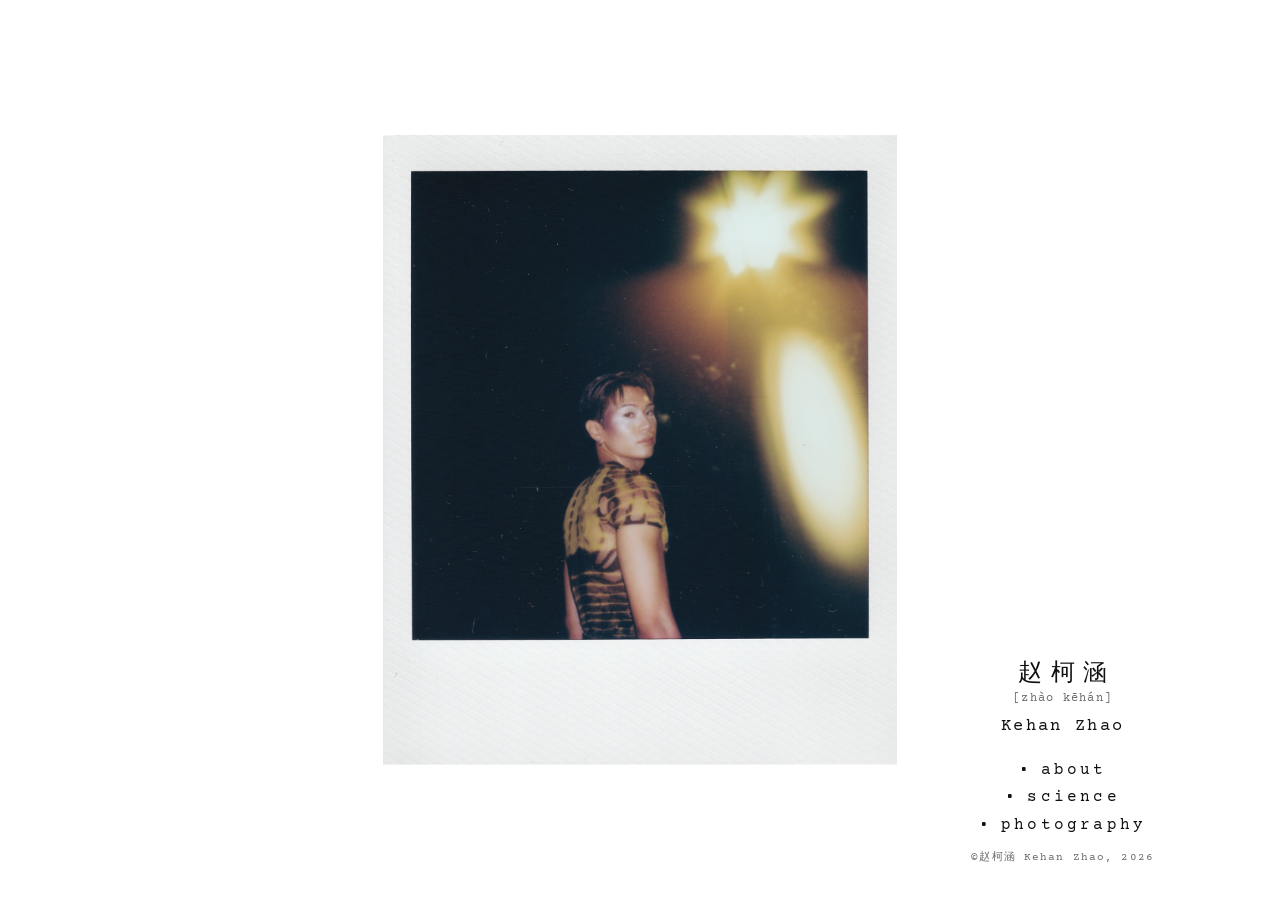
==== commit 1162f415: "Unify design: typewriter font, andreeesty-style lockup, restyle science page - One stylesheet (asset" ====
--- a/index.html
+++ b/index.html
@@ -7,13 +7,13 @@
   <meta name="description" content="Kehan Zhao — plant genomics researcher at UC Davis and amateur instant &amp; film photographer." />
   <link rel="preconnect" href="https://fonts.googleapis.com" />
   <link rel="preconnect" href="https://fonts.gstatic.com" crossorigin />
-  <link href="https://fonts.googleapis.com/css2?family=Inter:wght@400;500;600&display=swap" rel="stylesheet" />
+  <link href="https://fonts.googleapis.com/css2?family=Courier+Prime:ital,wght@0,400;0,700;1,400;1,700&display=swap" rel="stylesheet" />
   <link rel="stylesheet" href="/assets/site.css" />
   <script>
     // Keep old single-page links (e.g. /#publications) working after the site split.
     (function () {
       var map = {
-        '#about': '/about/', '#contact': '/about/',
+        '#about': '/about/', '#contact': '/science/#contact',
         '#education': '/science/#education', '#research': '/science/#research',
         '#publications': '/science/#publications', '#presentations': '/science/#presentations',
         '#photography': '/photography/'
@@ -23,15 +23,52 @@
   </script>
 </head>
 <body>
+  <div class="wrap home">
 
-  <main class="home">
-    <h1>Kehan Zhao</h1>
-    <nav class="menu" aria-label="Main">
-      <a href="/about/">About</a>
-      <a href="/science/">Science</a>
-      <a href="/photography/">Photography</a>
-    </nav>
-  </main>
+    <main class="stage">
+      <!-- A slow slideshow of instant-film prints. Delete this block for a text-only home page. -->
+      <a class="slides" id="slides" href="/photography/" aria-label="Photography">
+        <img class="on" src="/photography/img/large/IMG_0045.jpg" alt="Instant film photograph by Kehan Zhao" />
+        <img alt="" />
+      </a>
+    </main>
 
+    <footer class="lockup">
+      <a class="name" href="/"><span class="zh" lang="zh">赵柯涵</span><span class="py">[zhào kēhán]</span><span class="en">Kehan Zhao</span></a>
+      <nav aria-label="Main">
+        <ul>
+          <li><a href="/about/">about</a></li>
+          <li><a href="/science/">science</a></li>
+          <li><a href="/photography/">photography</a></li>
+        </ul>
+      </nav>
+      <p class="copy">&copy;<span lang="zh">赵柯涵</span> Kehan Zhao, 2026</p>
+    </footer>
+
+  </div>
+
+  <script>
+    (function () {
+      if (window.matchMedia('(prefers-reduced-motion: reduce)').matches) return;
+      var names = ['IMG_0045', 'IMG_4795', 'IMG_5228', 'IMG_5942', 'IMG_6119',
+                   'IMG_8462', 'IMG_8463', 'IMG_9035', 'IMG_9074', 'IMG_9328'];
+      var imgs = document.querySelectorAll('#slides img');
+      var front = 0, n = 0;
+      function next() {
+        n = (n + 1) % names.length;
+        var src = '/photography/img/large/' + names[n] + '.jpg';
+        var pre = new Image();
+        pre.onload = function () {
+          var back = imgs[1 - front];
+          back.src = src;
+          back.classList.add('on');
+          imgs[front].classList.remove('on');
+          front = 1 - front;
+        };
+        pre.src = src;
+      }
+      setInterval(function () { if (!document.hidden) next(); }, 5000);
+    })();
+  </script>
 </body>
 </html>
--- a/assets/site.css
+++ b/assets/site.css
@@ -1,133 +1,164 @@
-/* Shared minimal theme: home, about and photography pages.
-   (The science page keeps its own, greener stylesheet inline.) */
+/* Shared theme for every page: white paper, typewriter type, lowercase labels,
+   wide margins and a small name/menu "lockup" in the bottom-right corner.
+   (Layout idea borrowed from andreeesty.com.) */
 
 *, *::before, *::after { box-sizing: border-box; margin: 0; padding: 0; }
 
 :root {
   --ink:   #111;
-  --mid:   #555;
-  --light: #8c8c8c;
-  --line:  #e6e6e3;
-  --wash:  #f4f4f2;
-  --gutter: clamp(1.25rem, 4vw, 3rem);
-  --title-font: 'Arial Narrow', 'Helvetica Neue', Arial, sans-serif;
+  --mid:   #6b6b68;
+  --faint: #a4a4a0;
+  --line:  #dcdcd8;
+  --bg:    #fff;
+  --type:  'Courier Prime', 'Courier New', Courier, monospace;
+  --cjk:   'Songti SC', 'STSong', 'Noto Serif SC', 'SimSun', serif;
+  --margin: clamp(1.25rem, 8vw, 8rem);
 }
 
 html { scroll-behavior: smooth; }
 
 body {
-  min-height: 100vh;
+  font-family: var(--type);
+  font-size: 15px; line-height: 1.75;
+  color: var(--ink); background: var(--bg);
+  -webkit-font-smoothing: antialiased;
+}
+
+a {
+  color: inherit;
+  text-decoration: underline; text-decoration-thickness: 1px;
+  text-underline-offset: 0.22em; text-decoration-color: var(--faint);
+  transition: text-decoration-color 0.2s;
+}
+a:hover { text-decoration-color: var(--ink); }
+
+/* ---- PAGE FRAME ---- */
+.wrap {
+  min-height: 100vh; min-height: 100dvh;
   display: flex; flex-direction: column;
-  font-family: 'Inter', system-ui, -apple-system, 'Segoe UI', sans-serif;
-  font-size: 16px; line-height: 1.65;
-  color: var(--ink); background: #fff;
-  -webkit-font-smoothing: antialiased;
-}
-
-a { color: inherit; }
-
-/* ---- MENU LINKS (shared by home + header) ---- */
-.menu a {
-  font-size: 0.78rem; font-weight: 500;
-  letter-spacing: 0.16em; text-transform: uppercase;
-  text-decoration: none; color: var(--mid);
-  padding: 0.3rem 0; border-bottom: 1px solid transparent;
-  transition: color 0.2s, border-color 0.2s;
-}
-.menu a:hover { color: var(--ink); border-bottom-color: var(--line); }
-.menu a[aria-current="page"] { color: var(--ink); border-bottom-color: var(--ink); }
+  max-width: 1800px; margin: 0 auto;
+  padding: 0 var(--margin);
+}
+.wrap.wide { --margin: clamp(1.25rem, 4vw, 4rem); }
+
+.topbar {
+  display: flex; justify-content: space-between; align-items: baseline; gap: 1rem;
+  padding-top: 2rem;
+  font-size: 0.8rem; letter-spacing: 0.2em;
+}
+.topbar a { text-decoration: none; }
+.topbar a:hover { text-decoration: underline; text-underline-offset: 0.3em; }
+.topbar span { color: var(--mid); }
+
+.page { width: 100%; max-width: 64rem; padding-bottom: 2rem; }
+.wrap.wide .page { max-width: none; }
+
+.page-title {
+  margin: clamp(2.5rem, 7vw, 5rem) 0 1.25rem;
+  font-size: clamp(1.4rem, 3vw, 1.9rem); font-weight: 400;
+  letter-spacing: 0.22em; line-height: 1.2;
+}
+.page-title::after { content: '_'; margin-left: 0.05em; animation: blink 1.1s steps(1) infinite; }
+@keyframes blink { 50% { opacity: 0; } }
+@media (prefers-reduced-motion: reduce) { .page-title::after { animation: none; } }
+
+.prose { max-width: 62ch; }
+.prose p { margin-bottom: 1.15rem; }
+.mid { color: var(--mid); }
+
+/* ---- LOCKUP (name + menu), bottom-right of every page ---- */
+.lockup {
+  margin: auto 0 0 auto; width: 100%; max-width: 230px;
+  padding: clamp(3rem, 8vw, 6rem) 0 2rem;
+  text-align: center;
+}
+.lockup a { text-decoration: none; }
+.lockup .name { display: block; }
+.lockup .zh {
+  display: block; font-family: var(--cjk);
+  font-size: 1.5rem; line-height: 1.3; letter-spacing: 0.35em; text-indent: 0.35em;
+}
+.lockup .py { display: block; font-size: 0.78rem; letter-spacing: 0.1em; color: var(--mid); }
+.lockup .en { display: block; margin-top: 0.1rem; font-size: 1.05rem; letter-spacing: 0.14em; }
+.lockup ul { list-style: none; margin: 1rem 0 0.6rem; font-size: 1rem; letter-spacing: 0.2em; line-height: 1.7; }
+.lockup li a::before { content: '•'; margin-right: 0.55em; display: inline-block; }
+.lockup li a:hover, .lockup li a[aria-current="page"] {
+  text-decoration: underline; text-underline-offset: 0.3em; text-decoration-color: var(--ink);
+}
+.lockup .copy { font-size: 0.7rem; letter-spacing: 0.1em; color: var(--mid); }
 
 /* ---- HOME ---- */
-.home {
-  flex: 1;
-  display: flex; flex-direction: column; align-items: center; justify-content: center;
-  text-align: center;
-  padding: 2rem 1.5rem 10vh;
-}
-.home h1 {
-  font-family: var(--title-font);
-  font-weight: 400; font-size: clamp(2.8rem, 8vw, 5rem);
-  letter-spacing: -0.01em; line-height: 1.1;
-}
-.home .menu {
+.wrap.home { position: relative; }
+.stage {
+  flex: 1; display: flex; align-items: center; justify-content: center;
+  padding-top: 2.5rem;
+}
+.slides {
+  position: relative; display: block; aspect-ratio: 0.82;
+  width: min(calc(min(46vh, 520px) * 0.82), 100%);
+}
+.home .lockup { padding-top: 1.5rem; }
+/* wide screens: photo centred in the window, name + menu pinned bottom-right (as on andreeesty.com) */
+@media (min-width: 1200px) {
+  .stage { padding-top: 0; }
+  .slides { width: min(calc(min(70vh, 760px) * 0.82), calc(100vw - 2 * var(--margin) - 520px)); }
+  .home .lockup { position: absolute; right: var(--margin); bottom: 0; padding-top: 0; }
+}
+.slides img {
+  position: absolute; inset: 0; width: 100%; height: 100%; object-fit: contain;
+  opacity: 0; transition: opacity 1.4s ease;
+}
+.slides img.on { opacity: 1; }
+
+/* ---- ABOUT ---- */
+.about-grid {
+  display: grid; grid-template-columns: minmax(170px, 300px) minmax(0, 1fr);
+  gap: clamp(2rem, 6vw, 4.5rem); align-items: start;
+}
+.portrait { width: 100%; aspect-ratio: 1; object-fit: cover; display: block; }
+.about .role { margin-bottom: 1.6rem; color: var(--mid); font-size: 0.9rem; }
+.links { list-style: none; margin-top: 2rem; letter-spacing: 0.12em; }
+.links li::before { content: '•'; margin-right: 0.7em; }
+
+/* ---- SCIENCE (typed CV) ---- */
+.index { margin: 0 0 1rem; font-size: 0.85rem; letter-spacing: 0.12em; color: var(--mid); }
+.index a { text-decoration: none; }
+.index a:hover { text-decoration: underline; text-underline-offset: 0.3em; }
+.index a:not(:last-child)::after { content: '/'; margin: 0 0.1em 0 0.8em; color: var(--faint); display: inline-block; }
+
+.section { margin-top: 2.5rem; padding-top: 2.25rem; border-top: 1px solid var(--line); }
+.section > h2 {
+  margin-bottom: 1.5rem;
+  font-size: 0.85rem; font-weight: 400; letter-spacing: 0.22em;
+}
+.section > h2::before { content: '•'; margin-right: 0.7em; }
+
+.entry {
+  display: grid; grid-template-columns: 9.5rem minmax(0, 1fr);
+  gap: 0.25rem 2rem; padding: 0.7rem 0;
+}
+.entry .when { color: var(--mid); font-size: 0.85rem; line-height: 1.6; padding-top: 0.15rem; }
+.entry .when small { display: block; font-size: 0.78rem; color: var(--faint); }
+.entry h3 { font-size: 1rem; font-weight: 700; line-height: 1.5; }
+.entry p { margin-top: 0.3rem; max-width: 62ch; }
+.entry .authors, .entry .venue { color: var(--mid); font-size: 0.88rem; }
+.entry .authors b { color: var(--ink); }
+.entry .journal { font-style: italic; color: var(--mid); font-size: 0.88rem; }
+.tags { margin-top: 0.4rem; font-size: 0.8rem; color: var(--mid); }
+.tag { margin-right: 0.7rem; }
+.tag::before { content: '['; } .tag::after { content: ']'; }
+
+/* ---- PHOTOGRAPHY ---- */
+.gallery {
+  display: grid; grid-template-columns: repeat(5, 1fr);
+  gap: clamp(1.25rem, 2.6vw, 2.5rem) clamp(1rem, 2.4vw, 2.25rem);
   margin-top: 2.5rem;
-  display: flex; flex-wrap: wrap; justify-content: center;
-  gap: 0.75rem clamp(1.75rem, 5vw, 3.25rem);
-}
-
-/* ---- HEADER (inner pages) ---- */
-.site-header {
-  display: flex; align-items: center; justify-content: space-between; gap: 1rem;
-  padding: 1.5rem var(--gutter);
-}
-.brand {
-  font-family: var(--title-font);
-  font-size: 1.3rem; font-weight: 600; letter-spacing: -0.01em;
-  text-decoration: none; color: var(--ink);
-}
-.site-header .menu { display: flex; gap: clamp(1.1rem, 3vw, 2.25rem); }
-
-/* ---- FOOTER ---- */
-.site-footer {
-  margin-top: auto;
-  padding: 2rem var(--gutter);
-  text-align: center;
-  font-size: 0.78rem; color: var(--light);
-}
-
-/* ---- ABOUT ---- */
-.page {
-  width: 100%; max-width: 900px; margin: 0 auto;
-  padding: clamp(2rem, 6vw, 4rem) var(--gutter) 5rem;
-}
-.about {
-  display: grid; grid-template-columns: 220px 1fr; gap: clamp(2rem, 6vw, 4rem);
-  align-items: start;
-}
-.about-photo {
-  width: 220px; height: 220px; border-radius: 50%; object-fit: cover; display: block;
-}
-.about h1 {
-  font-family: var(--title-font);
-  font-weight: 400; font-size: clamp(2.2rem, 5vw, 3rem);
-  letter-spacing: -0.01em; line-height: 1.1;
-}
-.about .name-zh { margin-top: 0.4rem; font-size: 1rem; color: var(--light); letter-spacing: 0.04em; }
-.about .role { margin-top: 1rem; font-size: 0.95rem; color: var(--ink); }
-.about .role span { display: block; color: var(--mid); }
-.about .bio { margin-top: 2rem; }
-.about .bio p { color: var(--mid); line-height: 1.85; margin-bottom: 1.1rem; }
-.about .bio a { color: var(--ink); text-decoration: none; border-bottom: 1px solid var(--line); transition: border-color 0.2s; }
-.about .bio a:hover { border-bottom-color: var(--ink); }
-.about-links {
-  margin-top: 2.25rem; padding-top: 1.5rem; border-top: 1px solid var(--line);
-  display: flex; flex-wrap: wrap; gap: 0.5rem 2rem;
-  font-size: 0.78rem; font-weight: 500; letter-spacing: 0.14em; text-transform: uppercase;
-}
-.about-links a {
-  text-decoration: none; color: var(--mid);
-  border-bottom: 1px solid transparent; padding: 0.2rem 0; transition: color 0.2s, border-color 0.2s;
-}
-.about-links a:hover { color: var(--ink); border-bottom-color: var(--ink); }
-
-/* ---- PHOTOGRAPHY ---- */
-.page-title { background: var(--wash); padding: clamp(2rem, 5vw, 3.5rem) var(--gutter); }
-.page-title h1 {
-  font-weight: 400; font-size: clamp(2.2rem, 5.5vw, 3.6rem);
-  letter-spacing: -0.025em; line-height: 1.1;
-}
-.page-title p { margin-top: 1rem; max-width: 38rem; color: var(--mid); line-height: 1.8; }
-
-.gallery {
-  width: 100%; max-width: 1800px; margin: 0 auto;
-  padding: clamp(1.5rem, 4vw, 3rem) var(--gutter) clamp(2.5rem, 6vw, 5rem);
-  display: grid; grid-template-columns: repeat(5, 1fr);
-  gap: clamp(1rem, 2.4vw, 2.25rem);
-}
-.gallery a { display: block; line-height: 0; cursor: zoom-in; }
+}
+.gallery a { display: block; text-decoration: none; cursor: zoom-in; }
 .gallery img { width: 100%; height: auto; display: block; transition: opacity 0.25s; }
-.gallery a:hover img, .gallery a:focus-visible img { opacity: 0.8; }
-.gallery a:focus-visible { outline: 2px solid var(--ink); outline-offset: 4px; }
+.gallery a:hover img, .gallery a:focus-visible img { opacity: 0.75; }
+.gallery a:focus-visible { outline: 1px solid var(--ink); outline-offset: 4px; }
+.gallery .no { display: block; margin-top: 0.4rem; font-size: 0.72rem; letter-spacing: 0.22em; color: var(--mid); }
 
 /* ---- LIGHTBOX ---- */
 .lightbox {
@@ -153,19 +184,18 @@
 .lb-next  { right: 0.75rem; top: 50%; transform: translateY(-50%); }
 .lb-count {
   position: absolute; bottom: 1rem; left: 50%; transform: translateX(-50%);
-  font-size: 0.75rem; letter-spacing: 0.12em; color: var(--light);
+  font-size: 0.75rem; letter-spacing: 0.2em; color: var(--mid);
 }
 
 /* ---- RESPONSIVE ---- */
 @media (max-width: 1100px) { .gallery { grid-template-columns: repeat(3, 1fr); } }
-@media (max-width: 560px) {
-  .site-header { flex-direction: column; align-items: flex-start; gap: 0.9rem; padding-bottom: 1.1rem; }
-  .brand { white-space: nowrap; }
-}
 @media (max-width: 720px) {
-  .about { grid-template-columns: 1fr; text-align: left; }
-  .about-photo { width: 160px; height: 160px; }
-  .gallery { grid-template-columns: repeat(2, 1fr); gap: 1rem; }
+  .lockup { margin-inline: auto; }
+  .about-grid { grid-template-columns: 1fr; }
+  .portrait { max-width: 220px; }
+  .entry { grid-template-columns: 1fr; gap: 0.1rem; padding: 0.9rem 0; }
+  .entry .when small { display: inline; margin-left: 0.6rem; }
+  .gallery { grid-template-columns: repeat(2, 1fr); gap: 1.25rem 1rem; }
   .lb-prev, .lb-next { top: auto; bottom: 0.75rem; transform: none; }
   .lb-prev { left: 1rem; } .lb-next { right: 1rem; }
 }
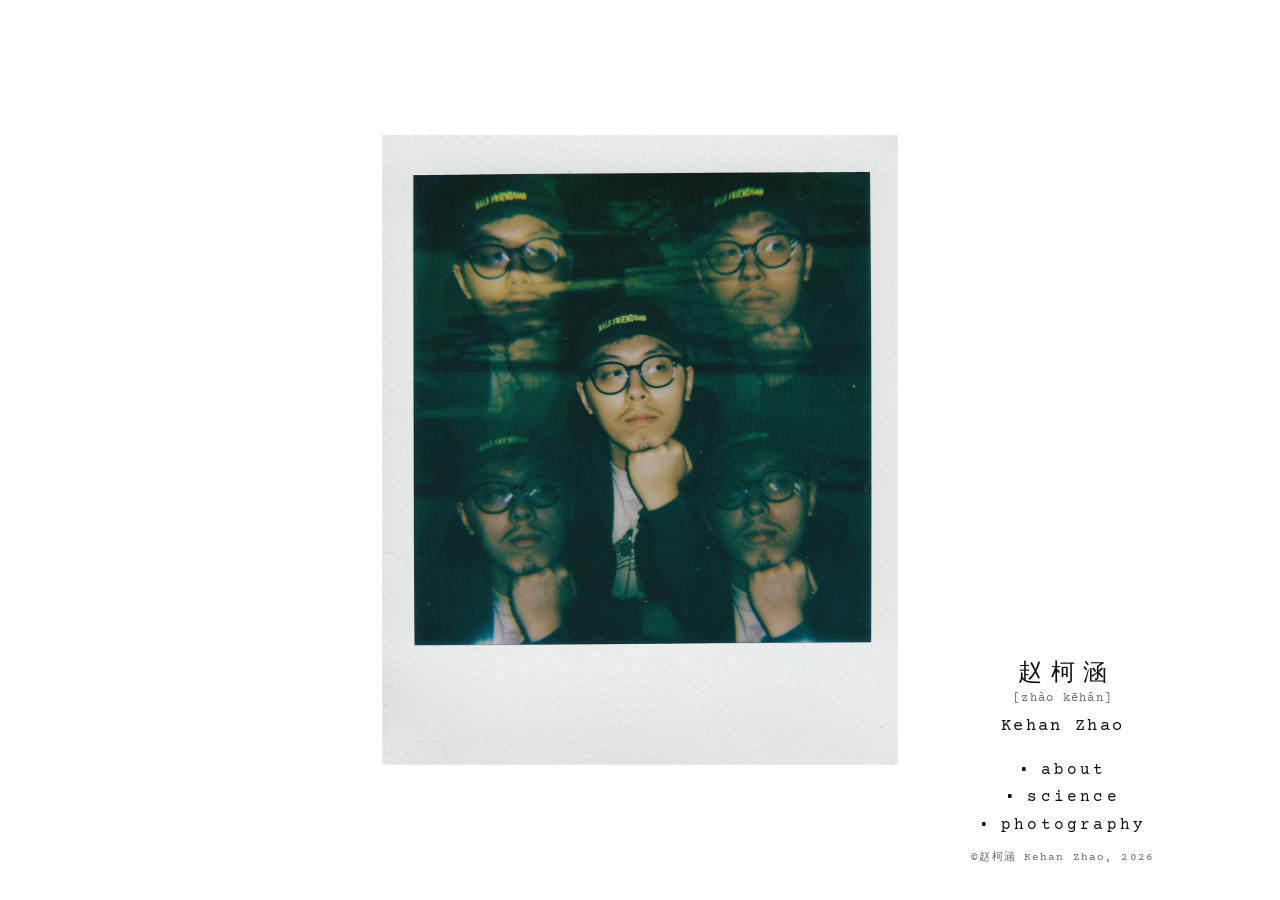
==== commit ed884b0e: "Photography: put IMG_9035 first, move IMG_0045 to position 10 Co-Authored-By: Claude Sonnet 5.5 <nor" ====
--- a/index.html
+++ b/index.html
@@ -28,7 +28,7 @@
     <main class="stage">
       <!-- A slow slideshow of instant-film prints. Delete this block for a text-only home page. -->
       <a class="slides" id="slides" href="/photography/" aria-label="Photography">
-        <img class="on" src="/photography/img/large/IMG_0045.jpg" alt="Instant film photograph by Kehan Zhao" />
+        <img class="on" src="/photography/img/large/IMG_9035.jpg" alt="Instant film photograph by Kehan Zhao" />
         <img alt="" />
       </a>
     </main>
@@ -50,8 +50,10 @@
   <script>
     (function () {
       if (window.matchMedia('(prefers-reduced-motion: reduce)').matches) return;
-      var names = ['IMG_0045', 'IMG_4795', 'IMG_5228', 'IMG_5942', 'IMG_6119',
-                   'IMG_8462', 'IMG_8463', 'IMG_9035', 'IMG_9074', 'IMG_9328'];
+      var names = ['IMG_9035', 'IMG_0117', 'IMG_1896', 'IMG_1943', 'IMG_2600',
+                   'IMG_2749', 'IMG_2785', 'IMG_2802', 'IMG_3515', 'IMG_0045',
+                   'IMG_4795', 'IMG_5228', 'IMG_5942', 'IMG_6066', 'IMG_6119',
+                   'IMG_8462', 'IMG_8463', 'IMG_9074'];
       var imgs = document.querySelectorAll('#slides img');
       var front = 0, n = 0;
       function next() {
--- a/assets/site.css
+++ b/assets/site.css
@@ -188,6 +188,7 @@
 }
 
 /* ---- RESPONSIVE ---- */
+@media (min-width: 1700px) { .gallery { grid-template-columns: repeat(6, 1fr); } }
 @media (max-width: 1100px) { .gallery { grid-template-columns: repeat(3, 1fr); } }
 @media (max-width: 720px) {
   .lockup { margin-inline: auto; }
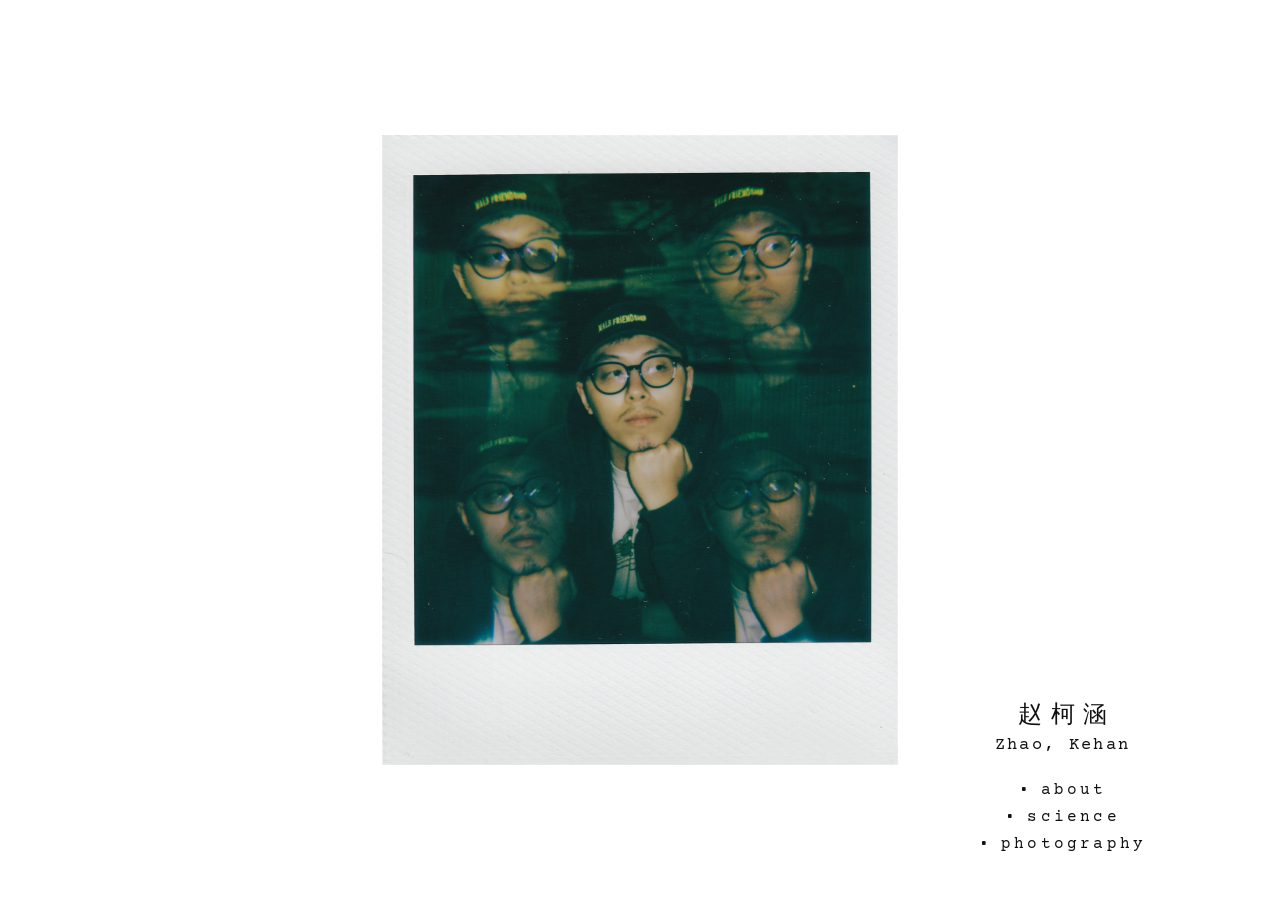
==== commit 3bef6810: "Lockup: drop pinyin and copyright line, show name as "Zhao, Kehan" Co-Authored-By: Claude Sonnet 5.5" ====
--- a/index.html
+++ b/index.html
@@ -34,7 +34,7 @@
     </main>
 
     <footer class="lockup">
-      <a class="name" href="/"><span class="zh" lang="zh">赵柯涵</span><span class="py">[zhào kēhán]</span><span class="en">Kehan Zhao</span></a>
+      <a class="name" href="/"><span class="zh" lang="zh">赵柯涵</span><span class="en">Zhao, Kehan</span></a>
       <nav aria-label="Main">
         <ul>
           <li><a href="/about/">about</a></li>
@@ -42,7 +42,6 @@
           <li><a href="/photography/">photography</a></li>
         </ul>
       </nav>
-      <p class="copy">&copy;<span lang="zh">赵柯涵</span> Kehan Zhao, 2026</p>
     </footer>
 
   </div>
--- a/assets/site.css
+++ b/assets/site.css
@@ -78,14 +78,12 @@
   display: block; font-family: var(--cjk);
   font-size: 1.5rem; line-height: 1.3; letter-spacing: 0.35em; text-indent: 0.35em;
 }
-.lockup .py { display: block; font-size: 0.78rem; letter-spacing: 0.1em; color: var(--mid); }
 .lockup .en { display: block; margin-top: 0.1rem; font-size: 1.05rem; letter-spacing: 0.14em; }
 .lockup ul { list-style: none; margin: 1rem 0 0.6rem; font-size: 1rem; letter-spacing: 0.2em; line-height: 1.7; }
 .lockup li a::before { content: '•'; margin-right: 0.55em; display: inline-block; }
 .lockup li a:hover, .lockup li a[aria-current="page"] {
   text-decoration: underline; text-underline-offset: 0.3em; text-decoration-color: var(--ink);
 }
-.lockup .copy { font-size: 0.7rem; letter-spacing: 0.1em; color: var(--mid); }
 
 /* ---- HOME ---- */
 .wrap.home { position: relative; }
